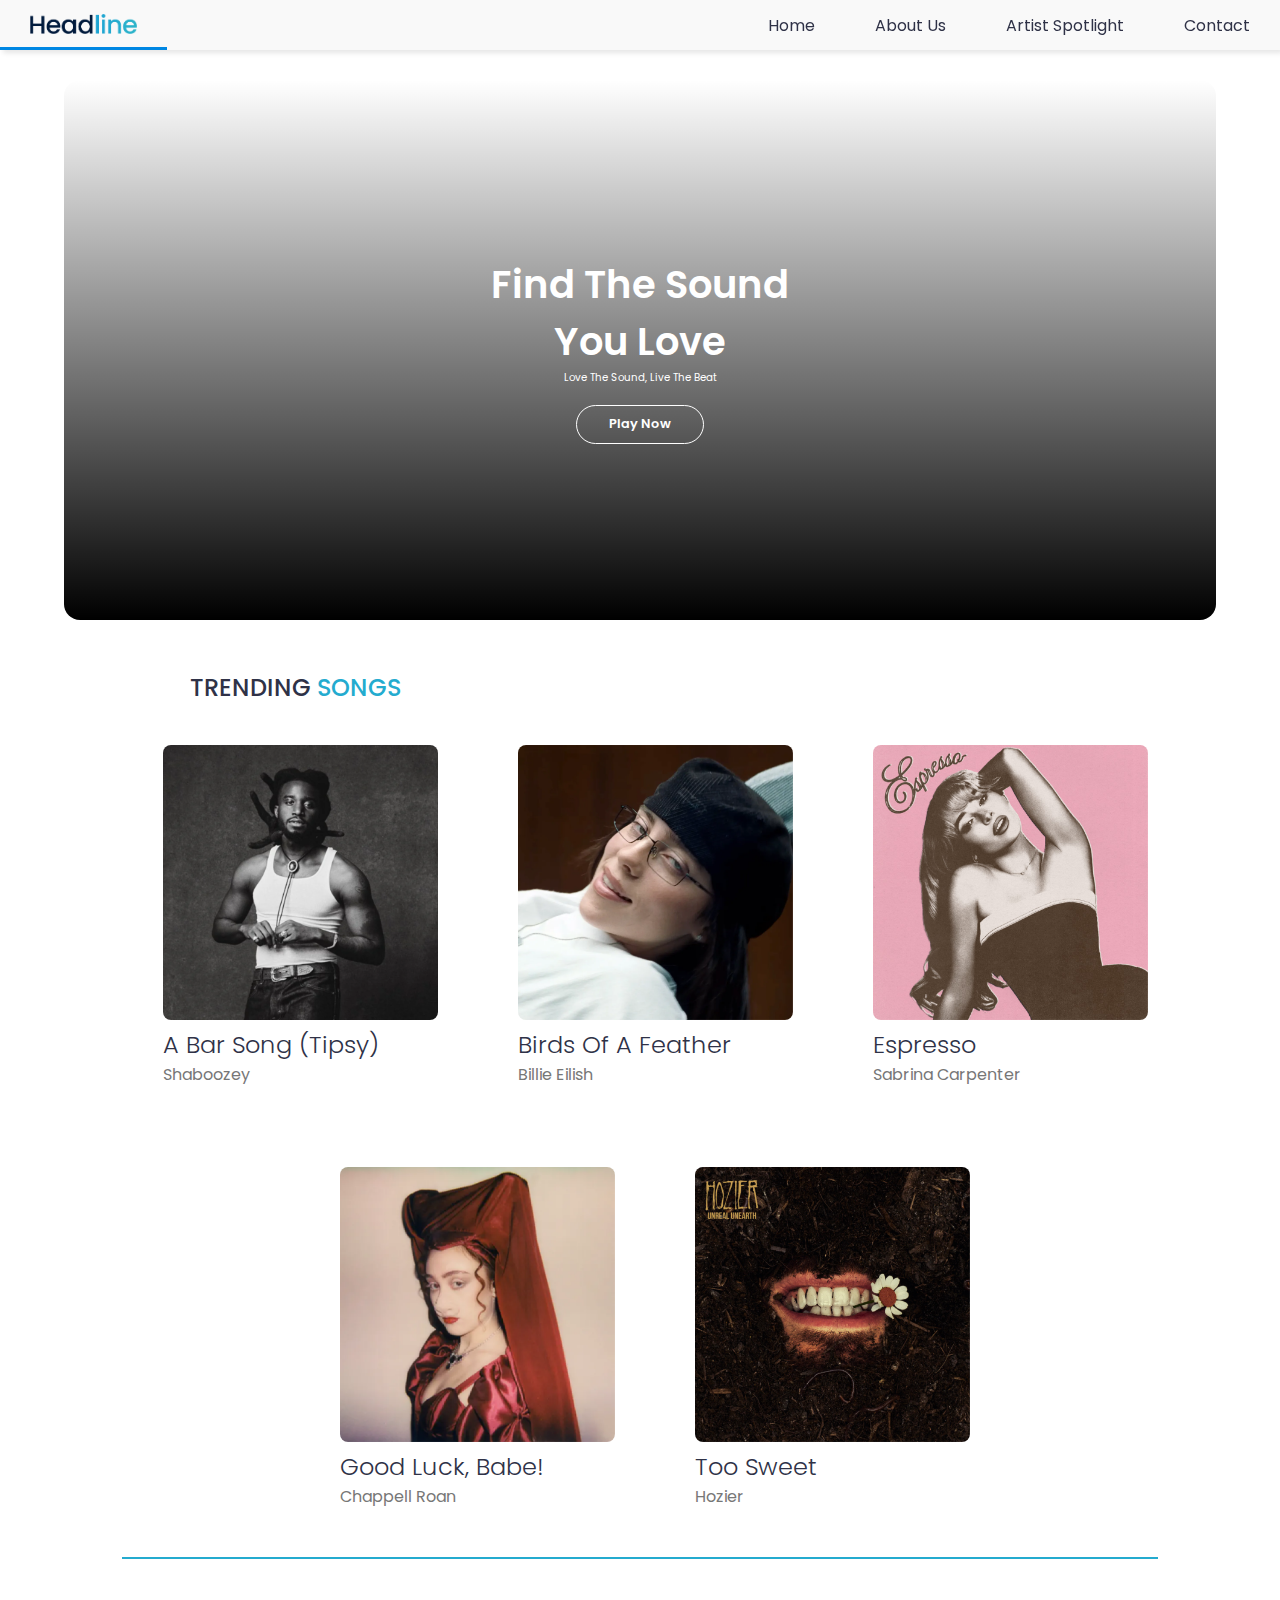
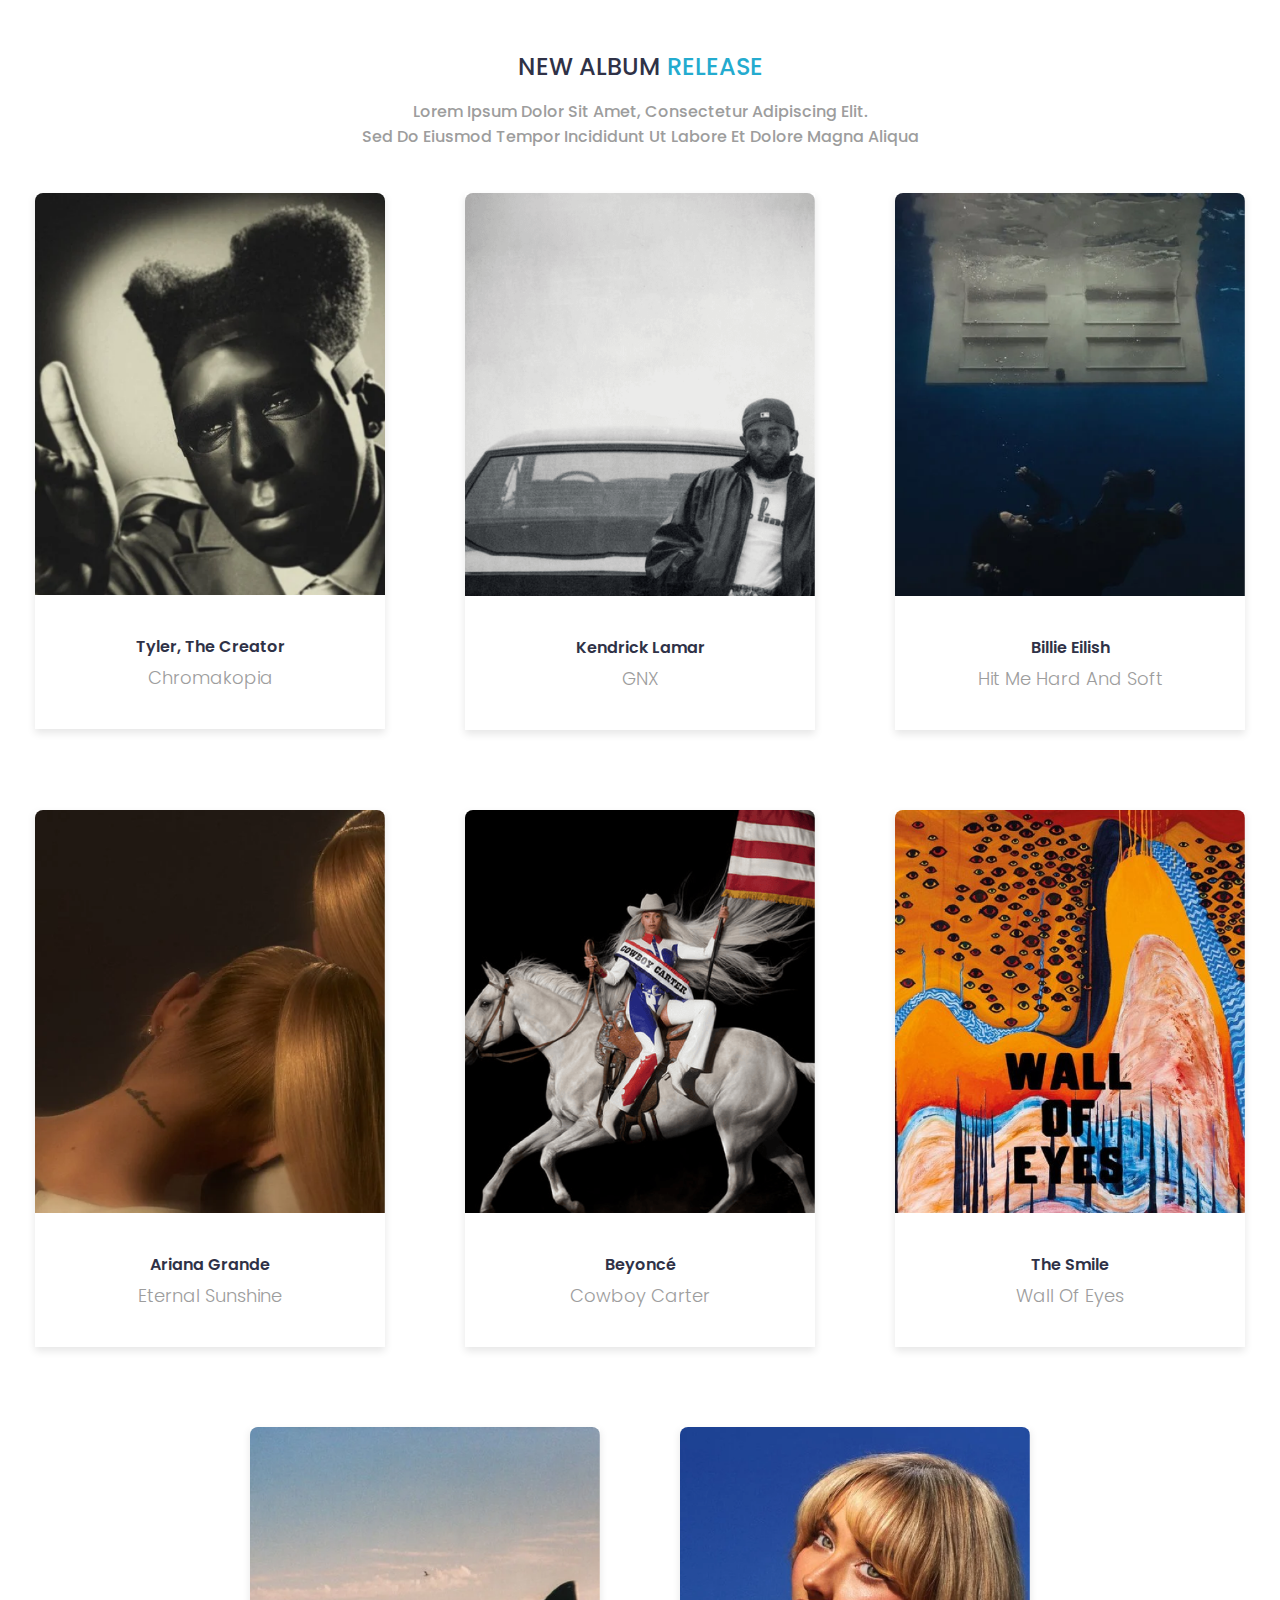
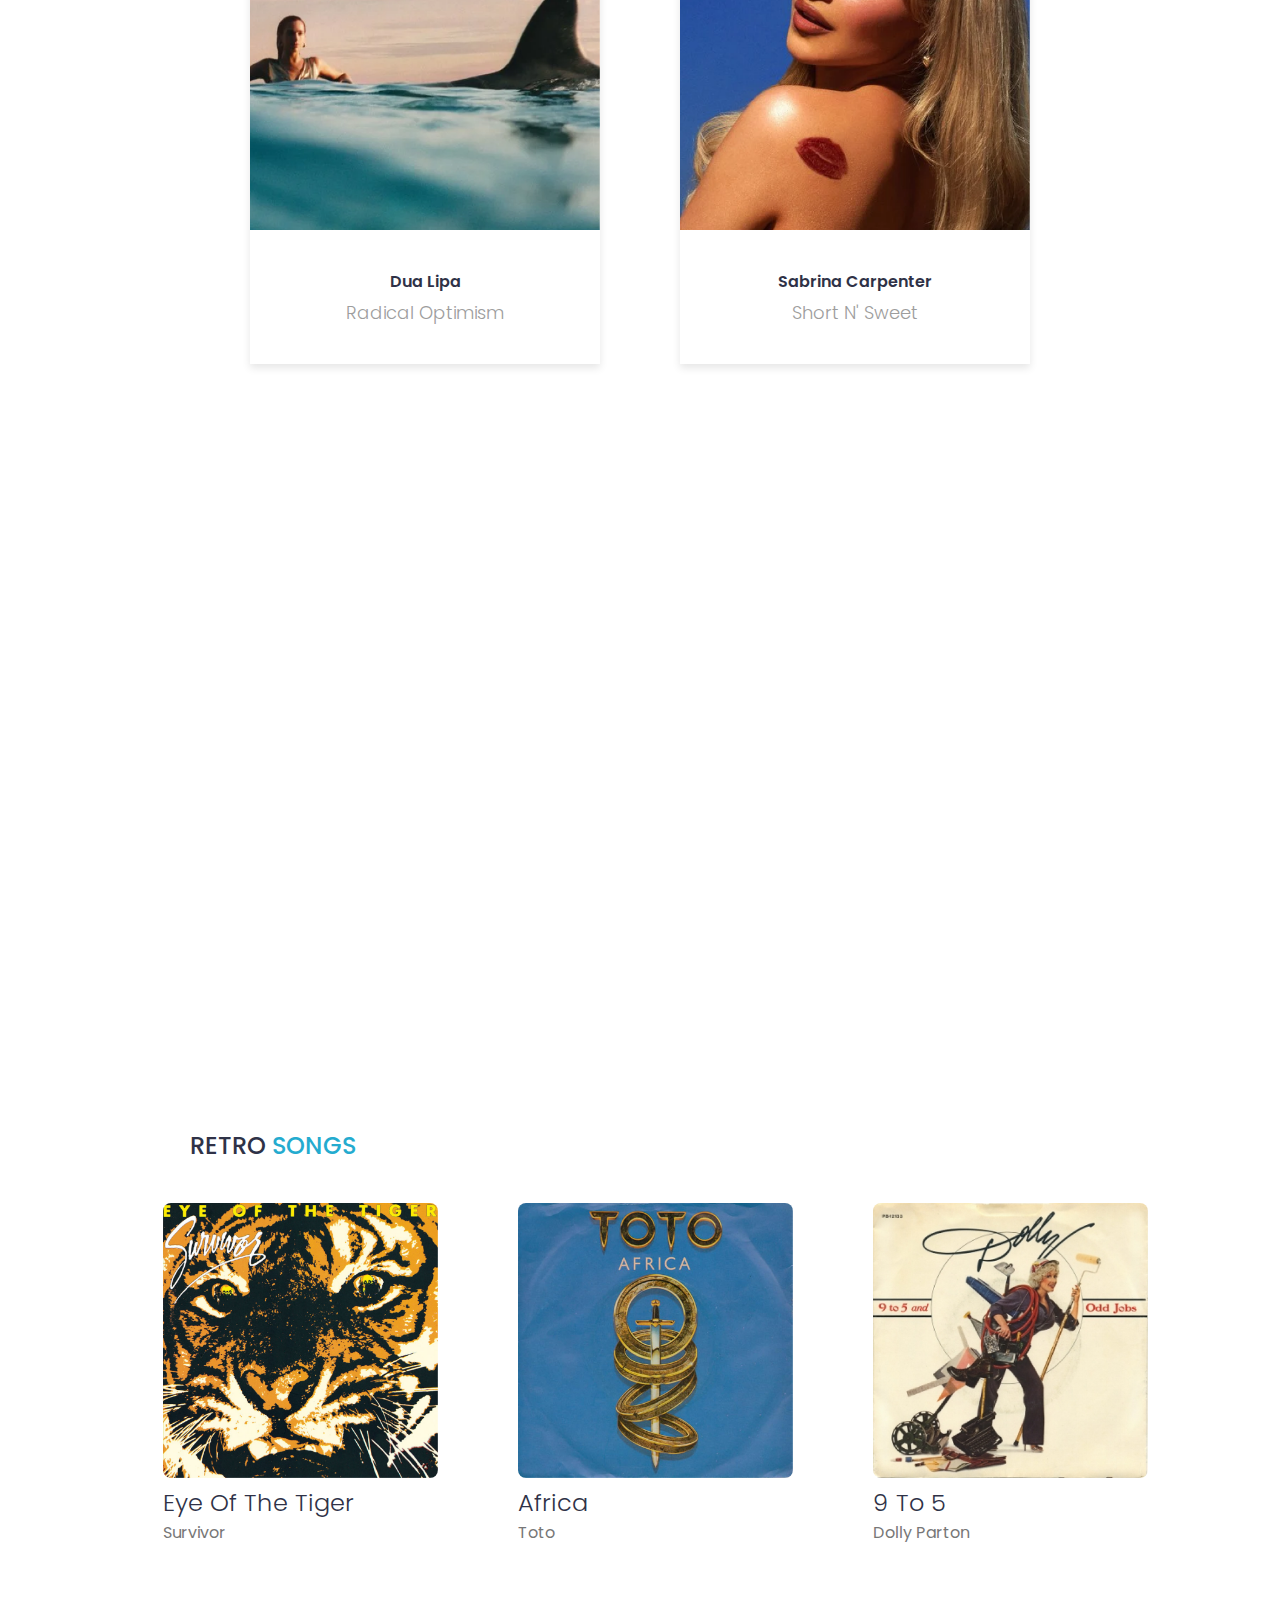
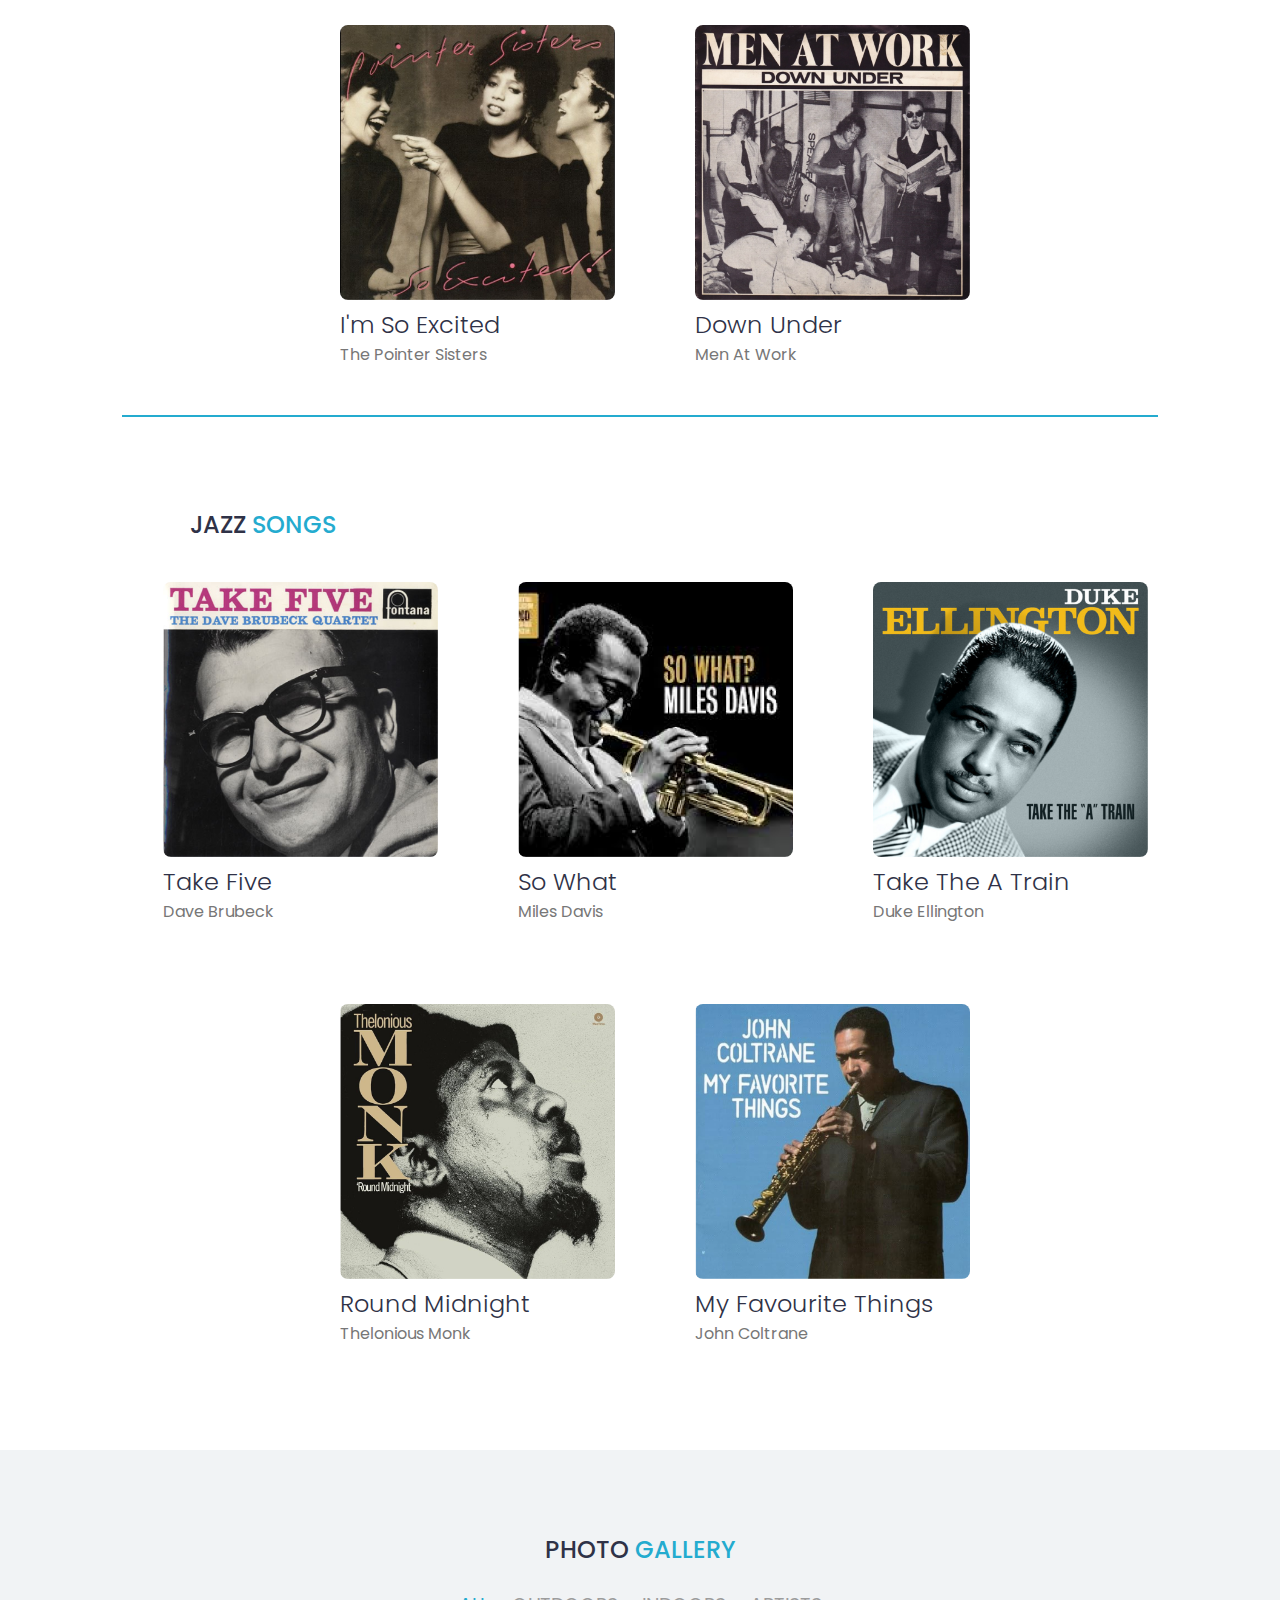
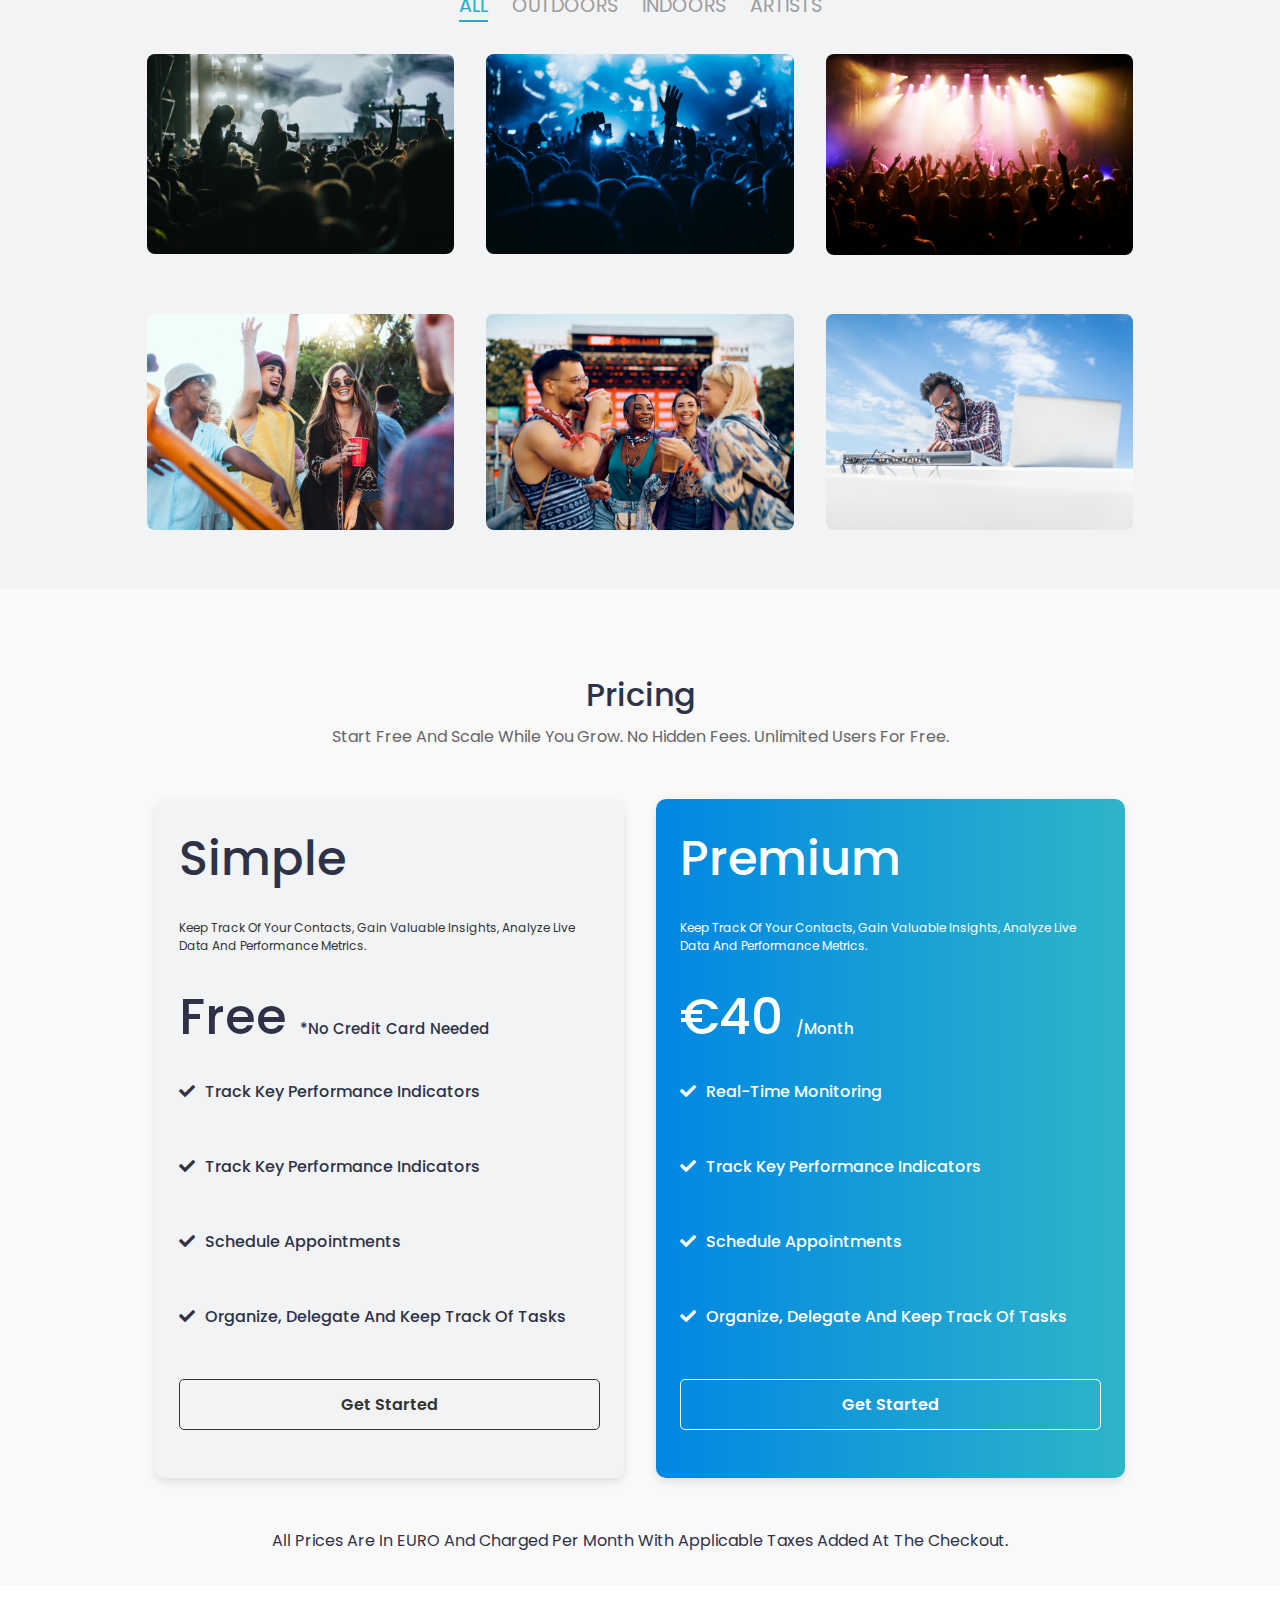
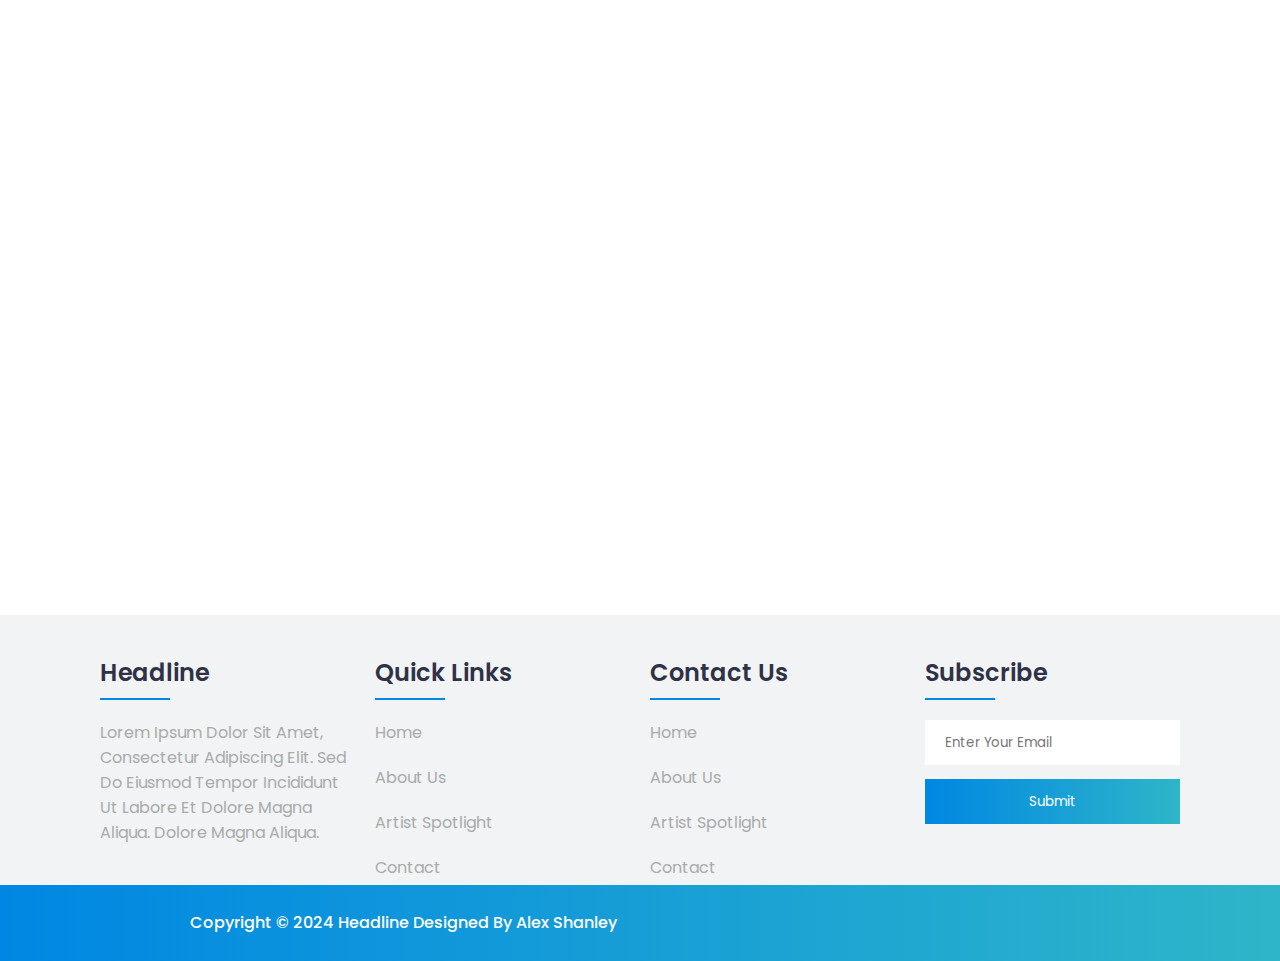
==== index.html @ ca5d2d0e "Gallery item update" ====
<!DOCTYPE html>
<html lang="en">
  <head>
    <meta charset="UTF-8">
    <meta name="viewport" content="width=device-width, initial-scale=1.0">
    <title>Headline</title>

    <!--Css design file link-->

    <link rel="stylesheet" href="style.css">
    <link href="https://cdnjs.cloudflare.com/ajax/libs/font-awesome/5.15.4/css/all.min.css" rel="stylesheet">
    <link rel="stylesheet" href="https://cdnjs.cloudflare.com/ajax/libs/font-awesome/4.7.0/css/font-awesome.min.css">
    <!--Css design file link-->

  </head>
  <body>

<!--Navbar start-->

<nav class="nav">
  <ul>
    <li class="logo">
        <a href="#">
            <img src="Images/Logo .png" class="logo-image">
        </a>
    </li>
    <li class="hideOnMobile"><a href="index.html">Home</a></li>
    <li class="hideOnMobile"><a href="About.html">About Us</a></li>
    <li class="hideOnMobile"><a href="#">Artist Spotlight</a></li>
    <li class="hideOnMobile"><a href="Contact.html">Contact</a></li>
    <li class="menu-button" onclick="showSidebar()">
        <a href="#">
            <svg xmlns="http://www.w3.org/2000/svg" height="24px" viewBox="0 -960 960 960" width="24px" fill="#5f6368">
                <path d="M120-240v-80h720v80H120Zm0-200v-80h720v80H120Zm0-200v-80h720v80H120Z"/>
            </svg>
        </a>
    </li>
</ul>


<ul class="sidebar">
  <li onclick= hideSidebar()><a href="#"><svg xmlns="http://www.w3.org/2000/svg" height="24px" viewBox="0 -960 960 960" width="24px" fill="#5f6368"><path d="m256-200-56-56 224-224-224-224 56-56 224 224 224-224 56 56-224 224 224 224-56 56-224-224-224 224Z"/></svg></a></li>
  <li><a href="index.html">Home</a></li>
  <li><a href="About.html">About Us</a></li>
  <li><a href="#">Artist spoltight</a></li>
  <li><a href="Contact.html">Contact</a></li>
</ul>

</nav>

<!--Navbar End-->

    
<!--Hero Section start-->

<section class="home" id="home">
  <video autoplay muted loop class="video-background">
    <source src="Video/blue-abstract-background-with-colorful-light-trail-2024-02-28-05-38-13-utc.mov" type="video/mp4">
  </video>

  <div class="content">
    <p>Find the Sound</p>
    <p>You Love</p>
    <div class="tag-line">
      <p>Love the Sound, Live The Beat</p>
    </div>
    <a href="#" class="btn">Play Now</a>
  </div>
</section>

<!--Hero Section End-->

<!--Trending Songs Start-->


<h5 class="category">TRENDING <span class="blue">SONGS</span></h5>

<section class="trending">
<!-- A Bar Song (Tipsy) Start -->
<div class="picture">
  <div class="cover">
    <img src="Images/Shaboozey.png" class="image-style">
    <a href="https://www.youtube.com/watch?v=t7bQwwqW-Hc" target="_blank" class="play-link">
      <div class="play-icon">
        <i class="fa fa-play"></i>
      </div>
    </a>
  </div>
  <div>
    <div class="title">A Bar Song (Tipsy)</div>
    <small class="text-muted">Shaboozey</small>
  </div>
</div>
<!-- A Bar Song (Tipsy) End -->

<!-- Birds of a Feather Start -->
<div class="picture">
  <div class="cover">
    <img src="Images/Billie Eilish.png" class="image-style">
    <a href="https://www.youtube.com/watch?v=V9PVRfjEBTI" target="_blank" class="play-link">
      <div class="play-icon">
        <i class="fa fa-play"></i>
      </div>
    </a>
  </div>
  <div>
    <div class="title">Birds of a Feather</div>
    <small class="text-muted">Billie Eilish</small>
  </div>
</div>
<!-- Birds of a Feather End -->

<!-- Espresso Start -->
<div class="picture">
  <div class="cover">
    <img src="Images/Sabrina Carpenter.png" class="image-style">
    <a href="https://www.youtube.com/watch?v=eVli-tstM5E" target="_blank" class="play-link">
      <div class="play-icon">
        <i class="fa fa-play"></i>
      </div>
    </a>
  </div>
  <div>
    <div class="title">Espresso</div>
    <small class="text-muted">Sabrina Carpenter</small>
  </div>
</div>
<!-- Espresso End -->

<!-- Good Luck, Babe! Start -->
<div class="picture">
  <div class="cover">
    <img src="Images/Chappell Roan.png" class="image-style">
    <a href="https://www.youtube.com/watch?v=1RKqOmSkGgM&list=RD1RKqOmSkGgM&start_radio=1" target="_blank" class="play-link">
      <div class="play-icon">
        <i class="fa fa-play"></i>
      </div>
    </a>
  </div>
  <div>
    <div class="title">Good Luck, Babe!</div>
    <small class="text-muted">Chappell Roan</small>
  </div>
</div>
<!-- Good Luck, Babe! End -->

<!-- Too Sweet Start -->
<div class="picture">
  <div class="cover">
    <img src="Images/Hozier.png" class="image-style">
    <a href="https://www.youtube.com/watch?v=NTpbbQUBbuo" target="_blank" class="play-link">
      <div class="play-icon">
        <i class="fa fa-play"></i>
      </div>
    </a>
  </div>
  <div>
    <div class="title">Too Sweet</div>
    <small class="text-muted">Hozier</small>
  </div>
</div>
<!-- Too Sweet End -->




</section>


<div class="section-divider">
  <hr>
</div>

<!--Trending Songs End-->


  <h5 class="header2">NEW ALBUM <span class="blue"> RELEASE</span></h5>
  <p class="sub-head">Lorem ipsum dolor sit amet, consectetur adipiscing elit.<br> Sed do eiusmod tempor incididunt ut labore et dolore magna aliqua</p>

<!--New album start-->

<div class="new">
  <!-- Card 1 -->
  <a href="https://open.spotify.com/album/0U28P0QVB1QRxpqp5IHOlH" target="_blank" >
  <div class="album">
    <div class="album-image">
      <img src="Images/CHROMAKOPIA.png" alt="Album Image">
      <div class="text-overlay">
        <p>Tyler, The Creator</p>
        <h2> Chromakopia</h2>
      </div>
    </div>
  </div>
</a>


  <!-- Card 2 -->
  <a href="https://open.spotify.com/album/0hvT3yIEysuuvkK73vgdcW" target="_blank" >
  <div class="album">
    <div class="album-image">
      <img src="Images/GNX.png" alt="Album Image">
      <div class="text-overlay">
        <p>Kendrick Lamar</p>
        <h2>GNX</h2>
      </div>
    </div>
  </div>
</a>

  <!-- Card 3 -->
  <a href="https://open.spotify.com/album/7aJuG4TFXa2hmE4z1yxc3n" target="_blank" >
  <div class="album">
    <div class="album-image">
      <img src="Images/HIT ME HARD AND SOFT.png" alt="Album Image">
      <div class="text-overlay">
        <p>Billie Eilish</p>
        <h2>Hit Me Hard and Soft</h2>
      </div>
    </div>
  </div>
</a>


  <!-- Card 4 -->
  <a href="https://open.spotify.com/album/71PfP4E9roOXAudea1aPGw" target="_blank" >
  <div class="album">
    <div class="album-image">
      <img src="Images/eternal sunshine.png" alt="Album Image">
      <div class="text-overlay">
        <p>Ariana Grande</p>
        <h2>eternal sunshine</h2>
      </div>
    </div>
  </div>
</a>

  <!-- Card 5 -->
  <a href="https://open.spotify.com/album/6BzxX6zkDsYKFJ04ziU5xQ" target="_blank" >
  <div class="album">
    <div class="album-image">
      <img src="Images/COWBOY CARTER.png" alt="Album Image">
      <div class="text-overlay">
        <p>Beyoncé</p>
        <h2>Cowboy Carter</h2>
      </div>
    </div>
  </div>
</a>

  <!-- Card 6 -->
  <a href="https://open.spotify.com/album/6PdPOv5ybKZ9ZuGMk5iGZd" target="_blank" >
  <div class="album">
    <div class="album-image">
      <img src="Images/Wall of Eyes.png" alt="Album Image">
      <div class="text-overlay">
        <p>The Smile</p>
        <h2>Wall of Eyes</h2>
      </div>
    </div>
  </div>
</a>


  <!-- Card 7 -->
  <a href="https://open.spotify.com/album/1Mo92916G2mmG7ajpmSVrc" target="_blank" >
  <div class="album">
    <div class="album-image">
      <img src="Images/Radical Optimism.png" alt="Album Image">
      <div class="text-overlay">
        <p>Dua Lipa</p>
        <h2>Radical Optimism</h2>
      </div>
    </div>
  </div>
</a>

  <!-- Card 8 -->
   <a href="https://open.spotify.com/album/3iPSVi54hsacKKl1xIR2eH" target="_blank" >
  <div  class="album">
    <div class="album-image" >
      <img src="Images/Short n_ Sweet.png" alt="Album Image" >
      <div class="text-overlay">
        <p>Sabrina Carpenter</p>
        <h2>Short n' Sweet</h2>
      </div>
    </div>
  </div>
</a>


</div>

<!--New album End-->


<!--Taylor swift start -->

<section class="taylor" id="taylor">
  <div class="left-column">
    <div class="content">
      <h3>TAYLOR SWIFT</h3>
      <p>THE ERAS TOUR | Trailer</p>
    </div>
  </div>
  <div class="right-column">
    <img src="Images/cirlce play.png" alt="Album Image" >
    </i>
  </div>
</section>


<!--Retro songs Start-->


<h5 class="category">RETRO <span class="blue">SONGS</span></h5>

<section class="trending">

<!--Eye of the Tiger Start-->

  
  <div class="picture">
    
    <div class="cover">

      <!--Image start-->

<img src="Images/Eye of the Tiger.png"  class="image-style">

<!--Image End-->

<!--Play Icon start-->
<a href="https://www.youtube.com/watch?v=btPJPFnesV4" target="_blank" class="play-link">
  <div class="play-icon">
    <i class="fa fa-play"></i>
  </div>
</a>
</div>
<!--Play Icon end-->
<div>  
  <div class="title">
    Eye of the Tiger
    </div>
    <small class="text-muted">
      Survivor
    </small>
  </div>
</div>
  </div>


  <!--TOTO AFRICA-->

  <div class="picture">
    
    <div class="cover">
      
      <!--Image start-->

<img src="Images/Toto africa.png"  class="image-style">

<!--Image End-->

<!--Play Icon start-->
<a href="https://www.youtube.com/watch?v=FTQbiNvZqaY" target="_blank" class="play-link">
  <div class="play-icon">
    <i class="fa fa-play"></i>
  </div>
</a>
</div>
<!--Play Icon end-->
<div>  
  <div class="title">
    Africa
    </div>
    <small class="text-muted">
      Toto
    </small>
  </div>
</div>
  </div>

<!--Birds of a Feather  end-->




 <!--9 to 5-->

 <div class="picture">
    
  <div class="cover">
    
    <!--Image start-->

<img src="Images/9 to 5.png"  class="image-style">

<!--Image End-->

<!--Play Icon start-->
<a href="https://www.youtube.com/watch?v=UbxUSsFXYo4" target="_blank" class="play-link">
<div class="play-icon">
  <i class="fa fa-play"></i>
</div>
</a>
</div>
<!--Play Icon end-->
<div>  
<div class="title">
  9 to 5
  </div>
  <small class="text-muted">
    Dolly Parton
  </small>
</div>
</div>
</div>

<!--Espresso  end-->




 <!--I'm So Excited Start-->

 <div class="picture">
    
  <div class="cover">
    
    <!--Image start-->

<img src="Images/I_m So Excited.png"  class="image-style">

<!--Image End-->

<!--Play Icon start-->
<a href="https://www.youtube.com/watch?v=8iwBM_YB1sE" target="_blank" class="play-link">
<div class="play-icon">
  <i class="fa fa-play"></i>
</div>
</a>
</div>
<!--Play Icon end-->
<div>  
<div class="title">
  I'm So Excited
  </div>
  <small class="text-muted">
    The Pointer Sisters
  </small>
</div>
</div>
</div>

<!--I'm So Excited end-->



<!--Down Under Start-->

<div class="picture">
    
  <div class="cover">
    
    <!--Image start-->

<img src="Images/Down Under.png" class="image-style">

<!--Image End-->

<!--Play Icon start-->
<a href="https://www.youtube.com/watch?v=XfR9iY5y94s" target="_blank" class="play-link">
<div class="play-icon">
  <i class="fa fa-play"></i>
</div>
</a>
</div>
<!--Play Icon end-->
<div>  
<div class="title">
  Down Under
  </div>
  <small class="text-muted">
    Men at Work
  </small>
</div>
</div>
</div>

<!--DOWN UNDER end-->



</section>


<div class="section-divider">
  <hr>
</div>



<!--JAZZ SONGS Start-->


<h5 class="category">JAZZ <span class="blue">SONGS</span></h5>

<section class="trending">

<!--Take Five  Start-->

  
  <div class="picture">
    
    <div class="cover">

      <!--Image start-->

<img src="Images/Take Five.png" class="image-style">

<!--Image End-->

<!--Play Icon start-->
<a href="https://www.youtube.com/watch?v=vmDDOFXSgAs" target="_blank" class="play-link">
  <div class="play-icon">
    <i class="fa fa-play"></i>
  </div>
</a>
</div>
<!--Play Icon end-->
<div>  
  <div class="title">
    Take Five 
    </div>
    <small class="text-muted">
      Dave Brubeck
    </small>
  </div>
</div>
  </div>


  <!--So What-->

  <div class="picture">
    
    <div class="cover">
      
      <!--Image start-->

<img src="Images/So What.png"  class="image-style">

<!--Image End-->

<!--Play Icon start-->
<a href="https://www.youtube.com/watch?v=zqNTltOGh5c" target="_blank" class="play-link">
  <div class="play-icon">
    <i class="fa fa-play"></i>
  </div>
</a>
</div>
<!--Play Icon end-->
<div>  
  <div class="title">
    So What
    </div>
    <small class="text-muted">
      Miles Davis
    </small>
  </div>
</div>
  </div>

<!--so what end-->




 <!--Take The A Train Start-->

 <div class="picture">
    
  <div class="cover">
    
    <!--Image start-->

<img src="Images/Take The A Train.png"  class="image-style">

<!--Image End-->

<!--Play Icon start-->
<a href="https://www.youtube.com/watch?v=D6mFGy4g_n8" target="_blank" class="play-link">
<div class="play-icon">
  <i class="fa fa-play"></i>
</div>
</a>
</div>
<!--Play Icon end-->
<div>  
<div class="title">
  Take The A Train
  </div>
  <small class="text-muted">
    Duke Ellington
  </small>
</div>
</div>
</div>

<!--Take The A Train  end-->




 <!--Round Midnight Start-->

 <div class="picture">
    
  <div class="cover">
    
    <!--Image start-->

<img src="Images/Round Midnight.png"  class="image-style">

<!--Image End-->

<!--Play Icon start-->
<a href="https://www.youtube.com/watch?v=-yg7aZpIXRI" target="_blank" class="play-link">
<div class="play-icon">
  <i class="fa fa-play"></i>
</div>
</a>
</div>
<!--Play Icon end-->
<div>  
<div class="title">
  Round Midnight
  </div>
  <small class="text-muted">
    Thelonious Monk
  </small>
</div>
</div>
</div>

<!--Round Midnight! end-->



<!--My Favourite Things Start-->

<div class="picture">
    
  <div class="cover">
    
    <!--Image start-->

<img src="Images/My Favourite Things.png"  class="image-style">

<!--Image End-->

<!--Play Icon start-->
<a href="https://www.youtube.com/watch?v=qWG2dsXV5HI" target="_blank" class="play-link">
<div class="play-icon">
  <i class="fa fa-play"></i>
</div>
</a>
</div>
<!--Play Icon end-->
<div>  
<div class="title">
  My Favourite Things
  </div>
  <small class="text-muted">
    John Coltrane
  </small>
</div>
</div>
</div>

<!--My Favourite Things end-->



</section>




<!--Jazz Songs End-->

<!-- Gallery Section Start -->
<section class="gallery">
  <div class="container">
    <!-- Gallery Filter -->
    <h5 class="gallery-header">PHOTO <span class="blue">GALLERY</span></h5>
    <div class="gallery-filter">
      <span class="filter-item active" data-filter="All">All</span>
      <span class="filter-item" data-filter="Outdoors">Outdoors</span>
      <span class="filter-item" data-filter="Indoors">Indoors</span>
      <span class="filter-item" data-filter="Artists">Artists</span>
    </div>

    <!-- Gallery Items -->
    <div class="row">
      <!-- Gallery Item Start -->
      <div class="gallery-item Outdoors">
        <div class="gallery-item-inner">
          <img src="Images/Image 1.png" alt="Outdoors">
        </div>
      </div>
      <!-- Gallery Item End -->

      <!-- Gallery Item Start -->
      <div class="gallery-item Indoors">
        <div class="gallery-item-inner">
          <img src="Images/image 2.png" alt="Indoors">
        </div>
      </div>
      <!-- Gallery Item End -->

      <!-- Gallery Item Start -->
      <div class="gallery-item Indoors">
        <div class="gallery-item-inner">
          <img src="Images/Image 3.png" alt="Indoors">
        </div>
      </div>
      <!-- Gallery Item End -->

      <!-- Gallery Item Start -->
      <div class="gallery-item Artists">
        <div class="gallery-item-inner">
          <img src="Images/Image 4.png" alt="Artists">
        </div>
      </div>
      <!-- Gallery Item End -->

      <!-- Gallery Item Start -->
      <div class="gallery-item Outdoors">
        <div class="gallery-item-inner">
          <img src="Images/Image 5.png" alt="Outdoors">
        </div>
      </div>
      <!-- Gallery Item End -->

      <!-- Gallery Item Start -->
      <div class="gallery-item Artists">
        <div class="gallery-item-inner">
          <img src="Images/Image 6.png" alt="Artists">
        </div>
      </div>
      <!-- Gallery Item End -->
    </div>
  </div>
</section>




<!-- Pricing Section -->
<section class="pricing">
  <div class="pricing-container">
    <h3 class="Pricing header">Pricing</h3>
    <p class="pricing-subheading">
      Start free and scale while you grow. No hidden fees. Unlimited users for free.
    </p>
    <div class="pricing-grid">
      <!-- Pricing Card 1 -->
      <div class="card bg-light">
        <div class="pricing-card-header">
          <h4 class="Simple header">Simple</h4>
          <p class="Simple sub head">
            Keep track of your contacts, gain valuable insights, analyze live data and performance metrics.
          </p>
          <p class="Cost"> Free <span class="grey"> *No credit card needed </span> 
          </p>
        </div>
        <div class="Simple text">
          <ul style="list-style: none; padding: 0; margin: 0;">
            <li><i class="fas fa-check"></i>Track key performance indicators</li>
            <li><i class="fas fa-check"></i>Track key performance indicators</li>
            <li><i class="fas fa-check"></i>Schedule appointments</li>
            <li><i class="fas fa-check"></i>Organize, delegate and keep track of tasks</li>
          </ul>
          <a href="#" class="btn-block light">Get started</a>
        </div>
      </div>
      <!-- Pricing Card 2 -->
      <div class="card bg-blue">
        <div class="pricing-card-header">
          <h4 class="Premium header">Premium</h4>
          <p class="Simple sub head">
            Keep track of your contacts, gain valuable insights, analyze live data and performance metrics.
          </p>
          <p class="Premium Cost"> €40 <span class="White">/month</span> 
          </p>
        </div>
        <div class="Blue text">
          <ul style="list-style: none; padding: 0; margin: 0;">
            <li><i class="fas fa-check"></i>Real-time Monitoring</li>
            <li><i class="fas fa-check"></i>Track key performance indicators</li>
            <li><i class="fas fa-check"></i>Schedule appointments</li>
            <li><i class="fas fa-check"></i>Organize, delegate and keep track of tasks</li>
          </ul>
          <a href="#" class="btn-block white">Get started</a>
        </div>
      </div>
    </div>
    <p class="disclaimer">
      All prices are in EURO and charged per month with applicable taxes added at the checkout.
    </p>
  </div>
</section>




<!--Questions Start-->



<section class="questions" id="questions">
  <video autoplay muted loop class="questions-background">
    <source src="Video/data-science-background-blue-abstract-digital-futu-2024-12-04-05-36-47-utc (1).mov" type="video/mp4">
  </video>

  <div class="content">
    <p>Questions?</p>
    <div class="tag-line">
      <p>Lorem ipsum dolor sit amet, consectetur adipiscing elit. Sed do <br> tempor incididunt ut labore et dolore magna aliqua</p>
    </div>
    <a href="Contact.html" class="btn">Contact Us</a>
  </div>
</section>

<!--Questions End-->

<!--Footer start-->

<footer class="footer">
  <div class="footer-container">
      <div class="footer-row">
          <div class="footer-colum">
              <h4>headline</h4>

              <p>

                  
Lorem ipsum dolor sit amet, consectetur adipiscing elit. Sed do eiusmod tempor incididunt ut labore et dolore magna aliqua. dolore magna aliqua.


              </p>
          </div>

<!--second footer colum-->
<div class="footer-colum">
<h4>Quick Links</h4>

<ul>

  <li><a href="">Home</a></li>
  <li><a href="">About Us</a></li>
  <li><a href="">Artist Spotlight</a></li>
  <li><a href="">Contact</a></li>



</ul>
</div>

<!--third footer colum-->

<div class="footer-colum">
<h4>Contact us</h4>

<ul>

  <li><a href="">Home</a></li>
  <li><a href="">About Us</a></li>
  <li><a href="">Artist Spotlight</a></li>
  <li><a href="">Contact</a></li>



</ul>
</div>


<!--fourth footer colum-->

<div class="footer-colum">
<h4>Subscribe</h4>

<form action="">
  <input type="email" placeholder="Enter your email" class="input-email">
  <input type="Submit" value="Submit" class="input-submit">
</form>

</div>


      </div>

  </div>


</footer>



<!--Footer End-->








<div class="Copyright">
  <div class="gradient-bar"></div>
  <div class="copyright-text">Copyright © 2024 Headline Designed by Alex Shanley️</div>
</div>

  </div>
</div>
<script src="script.js"></script>





  </body>
</html>
---- style.css ----
@import url('https://fonts.googleapis.com/css2?family=Poppins:wght@300;400;600;700&display=swap');

*{
  font-family: "Poppins", sans-serif;
  margin: 0; padding: 0;
  box-sizing: border-box;
  text-decoration: none;
  text-transform: capitalize;
  transition: all .2s linear;
}



/*Nav Start*/



.nav {
  position: fixed; 
  top: 0;          
  left: 0;       
  width: 100%;    
  background-color: #F9F9F9;
  box-shadow: 3px 3px 5px rgba(0, 0, 0, 0.1);
  z-index: 10;    
  transition: background-color 0.4s ease-in-out, opacity 0.4s ease-in-out, color 0.4s ease-in-out;
  color: #0087E3; 
}


.nav.scrolled {
  background: linear-gradient(90deg, #0087E3 0%, #2EB5C9 100%);
  opacity: 0.98;
  color: white;
}


.logo-image{
  height: 20px; 
  width: auto;
}



.nav ul {
  list-style: none;
  display: flex;
  justify-content: flex-end;
  align-items: center;
  margin: 0;
  padding: 0;
}

.nav li {
  height: 50px;
}

.nav a {
  height: 100%;
  padding: 0 30px;
  text-decoration: none;
  display: flex;
  align-items: center;
  color: #2F3247;
  transition: color 0.4s ease-in-out;
  
}



.nav a:hover {
  
  border-bottom: 3px solid #0087E3;
  color: #0087E3;
  
}

.nav li:first-child {
  margin-right: auto;
}

.sidebar {
  position: fixed;
  top: 0;
  right: 0;
  height: 100vh;
  width: 250px;
  z-index: 999;
  background-color: #f9f9f9c8;
  backdrop-filter: blur(10px);
  box-shadow: -10px 0 10px rgba(0, 0, 0, 0.1);
  flex-direction: column;
 
}

nav .sidebar {
  align-items: flex-start;
  justify-content: flex-start;
  display: none; 
}

.sidebar li {
  width: 100%;
}

.sidebar a {
  width: 100%;
  padding: 10px 15px;
  text-decoration: none;
  color: #2F3247;
}

.sidebar a:hover {
  background-color: #0087E3;
  color: #ffffff;
}

.menu-button{
  display: none;
}


@media (max-width: 800px) {
  .hideOnMobile{
    display: none;
  }
  .menu-button { 
    display: block;
  }
}

@media (max-width: 400px) {
  .sidebar{
    width: 100%;
  }
}


/*Nav End*/

/* hero start */
.home {
  position: relative;
  margin: 0 auto;
  margin-top: 5rem;
  width: 90%;
  border-radius: 1rem;
  display: flex;
  min-height: 60vh;
  align-items: center;
  justify-content: center;
  overflow: hidden;
  background: linear-gradient(to top, rgba(0, 0, 0, 1) 0%, rgba(0, 0, 0, 0) 100%);
}

.video-background {
  position: absolute;
  top: 0;
  left: 0;
  width: 100%;
  height: 100%;
  object-fit: cover;
  z-index: -1;
  border-radius: 1rem;
}

.content {
  position: relative;
  z-index: 1;
  color: white;
  text-align: center;
}

.content {
  font-size: 40px;
  font-weight: 600;
  padding-bottom: 0;
}

.tag-line {
  font-size: 10px;
  font-weight: lighter;
}

.btn {
  margin-top: 1rem;
  display: inline-block;
  padding: .6rem 2rem;
  font-size: 15px;
  color: rgb(255, 255, 255);
  border: .1rem solid white;
  border-radius: 5rem;
  cursor: pointer;
  background: none;
}

@media (max-width: 2060px) {
  .content {
    font-size: 3vw;
  }

  .tag-line {
    font-size: .8vw;
    font-weight: lighter;
  }

  .btn {
    font-size: 1vw;
  }
}

@media (max-width: 1024px) {
  .content {
    font-size: 6vw;
  }

  .tag-line {
    font-size: 2vw;
    font-weight: lighter;
  }

  .btn {
    font-size: 2vw;
  }
}

@media (max-width: 600px) {
  .content {
    font-size: 8vw;
  }

  .tag-line {
    font-size: 2vw;
    font-weight: lighter;
  }

  .btn {
    font-size: 3vw;
  }
}

@media (max-width: 430px) {
  .content {
    font-size: 9vw;
  }

  .tag-line {
    font-size: 3vw;
    font-weight: lighter;
  }

  .btn {
    font-size: 4vw;
  }
}

/* hero End */

/* trending start */



.title {
    font-size: 24px;
    color: #2F3247;
    font-weight: 300;
}

.text-muted {
    font-size: 16px;
    color: #777;
}

.picture {
    max-width: 80%;
    margin: 8px;
}

.category {
    font-size: x-large;
    font-weight: 500;
    color: #2F3247;
    padding-bottom: 24px;
    padding: 50px 70px 0px 190px; 
}

.header2 {
    font-size: x-large;
    font-weight: 500;
    color: #2F3247;
    padding-top: 50px;
    padding-bottom: 15px;
    text-align: center;
}

.sub-head {
    font-size: medium;
    font-weight: 500;
    color: #9D9D9D;
    padding-bottom: 24px;
    text-align: center;
}

.blue {
    color: #24ABCF;
}

.play-link {
    text-decoration: none;
}

.play-icon i {
    font-size: 24px;
    color: #24ABCF;
    position: absolute;
    background-color: #2f324761;
    left: 0px;
    top: 0px;
    width: 275px;
    height: 275px;
    border-radius: 8px;
    display: flex;
    justify-content: center;
    align-items: center;
    opacity: 0;
    transition: all .6s ease;
}

.play-icon i:hover {
    opacity: 1;
}

.cover {
    position: relative;
}

.trending {
    display: flex;
    flex-wrap: wrap;
    justify-content: center;
    gap: 4rem; 
    margin-top: 2rem;
    padding-left: 30px; 
}

 .image-style {
    width: 275px;
    height: 275px;
    border-radius: 8px;
  }


.section-divider hr {
    border: none;
    height: 2px;
    background-color: #24ABCF;
    margin: 40px auto; 
    width: 81%;
}


@media (max-width: 1024px) {
  .category {
    padding: 50px 40px 0px 95px; 
  }

  .trending {
    gap: 1.9rem; 
    padding-left: 20px;
  }

  .section-divider hr {
    width: 75%; 
  }
}

@media (max-width: 768px) {
  .category {
    padding: 50px 0px 0 140px;
  }

  .trending {
    gap: 1.9rem; 
    padding-left: 0px; 
  }

  .section-divider hr {
    width: 90%; 
  }
}

@media (max-width: 480px) {
  .category {
    font-size: x-large;
    padding: 40px 15px 0 50px;
  }

  .image-style{
    width: 330px;
    height: 330px;
  }

  .play-icon i{
    width: 330px;
    height: 330px;
  }
 
  .trending {
    gap: 1.8rem; 
    
  }

  .section-divider hr {
    width: 80%; 
  }

  .sub-head  {
    font-size: 12px;
    padding: 0px 30px 0px 30px;

  }

  .header2 {
    padding-top: 0px;
  }

  .gallery-filter{
    font-size: 12px;
  }
}


/* new release start */
.new {
  display: flex;
  flex-wrap: wrap;
  gap: 80px;
  justify-content: center;
  padding: 20px;
}

.album {
  flex: 1 1 calc(25% - 20px);
  max-width: 350px;
  box-sizing: border-box;
  box-shadow: 0 4px 8px rgba(0, 0, 0, 0.1);
}

.album-image {
  position: relative;
  width: 100%;
}

.album:hover {
  box-shadow: 0 8px 16px rgba(0, 0, 0, 0.2);
}

.album-image:hover {
  transform: scale(1.05);
}

.album-image img {
  width: 100%;
  height: auto;
  border-radius: 8px;
}

.text-overlay {
  position: absolute;
  bottom: 0;
  left: 0;
  width: 100%;
  height: 25%;
  border-radius: 0px 0px 8px 8px;
  background-color: rgb(255, 255, 255);
  display: flex;
  flex-direction: column;
  justify-content: center;
  align-items: center;
  text-align: center;
}

.text-overlay p {
  color: #2F3247;
  font-weight: 600;
  padding-bottom: 5px;
}

.text-overlay h2 {
  margin: 0;
  color: #9D9D9D;
  font-weight: 300;
  font-size: large;
}

@media (max-width: 768px) {
  .album {
    flex: 1 1 calc(50% - 20px);
  }

  .trending {
    flex: 1 1 calc(50% - 20px);
  }
}

@media (max-width: 480px) {
  .album {
    flex: 1 1 100%;
  }
}

/* new release end */

/* taylor start */
.taylor {
  display: flex;
  align-items: center;
  justify-content: center;
  min-height: 70vh;
  background: url("Images/Taylor swift background.png") no-repeat;
  background-size: cover;
  background-position: center;
  background-attachment: fixed;
  margin-top: 4rem;
  padding: 2rem;
}

.left-column, .right-column {
  flex: 1;
  display: flex;
  justify-content: center;
  align-items: center;
}

.taylor .content {
  max-width: 50rem;
  padding-left: 7rem;
  text-align: left;
}

.taylor .content h3 {
  font-size: 5rem;
}

.taylor .content p {
  font-weight: 400;
  font-size: 2.5rem;
}

.right-column {
  text-align: center;
  color: #24ABCF;
}

.right-column img {
  width: 100px;
}




@media (max-width: 768px) {
  .taylor {
    flex-direction: column; 
    text-align: center;
  }

  .left-column, .right-column {
    flex: none; 
    width: 100%; 
    margin-bottom: 2rem; 
  }

  .taylor .content {
    padding-left: 2rem; 
  }

  .taylor .content h3 {
    font-size: 3.5rem; 
  }

  .taylor .content p {
    font-size: 1.8rem; 
  }

  .right-column img {
    width: 120px; 
  }
}


@media (max-width: 480px) {
  .taylor .content h3 {
    font-size: 2.5rem; 
  }

  .taylor .content p {
    font-size: 1.5rem; 
  }

  .right-column img {
    width: 100px; 
  }

  .taylor {
    padding: 1rem;
  }
}



.container {
  max-width: 80%;
  margin: auto;
}

.gallery-header{
  padding-top: 50px;
  text-align: center;
  font-size: x-large;
  font-weight: 500;
  color: #2F3247;
  padding-bottom: 24px;
}

.gallery {
  margin-top: 6rem;
  width: 100%;
  display: block;
  min-height: 70vh;
  background-color: #F1F3F5;
  padding: 2rem 0;
}

.gallery-filter {
  text-align: center;
  margin-bottom: 2rem;
}

.gallery-filter .filter-item {
  color: #9D9D9D;
  font-size: larger;
  text-transform: uppercase;
  display: inline-block;
  margin: 0 10px;
  cursor: pointer;
  border-bottom: 2px solid transparent;
  transition: all 0.3s ease;
}

.gallery-filter .filter-item.active {
  color: #24ABCF;
  border-color: #24ABCF;
}

.row {
  display: flex;
  flex-wrap: wrap;
  gap: 20px;
  justify-content: center;
  gap: 2rem; 
}

.gallery-item {
  width: 30%;
  position: relative;
  margin-bottom: 20px;
}

.gallery-item img {
  width: 100%;
  border-radius: 8px;
  transition: transform 0.3s ease, box-shadow 0.3s ease;
}

.gallery-item img:hover {
  transform: scale(1.05); 
  box-shadow: 0 8px 16px rgba(0, 0, 0, 0.2);
}

@media (max-width: 1024px) {
  .gallery-item {
    width: 45%; 
  }
}

@media (max-width: 768px) {
  .gallery-item {
    width: 100%; 
  }
}

@media (max-width: 480px) {
  .gallery-item {
    width: 100%; 
  }
}
/* gallery End */


.Copyright {
  width: 100%;
  height: 100%;
  position: relative;
}


.gradient-bar {
  width: 100%;
  height: 76px;
  position: absolute;
  top: 0;
  left: 0;
  background: linear-gradient(90deg, #0087E3 0%, #2EB5C9 100%);
}


.copyright-text {
  position: absolute;
  left: 190px;
  top: 30px;
  color: white;
  font-size: 16px;
  font-family: Poppins, sans-serif;
  font-weight: 500;
  line-height: 16.64px;
  word-wrap: break-word;
}

@media (max-width: 768px) {
  .copyright-text {
    left: 20px; 
    top: 10px; 
    font-size: 14px; 
  }

  .gradient-bar {
    height: 60px; 
  }
}

@media (max-width: 480px) {
  .copyright-text {
    left: 10px; 
    top: 5px; 
    font-size: 12px; 
  }

  .gradient-bar {
    height: 50px; 
  }
}

/* Pricing*/
.pricing-grid {
  display: grid;
  grid-template-columns: repeat(2, 1fr);
  gap: 30px;
  margin-top: 50px;
}

.pricing .pricing-card-subheading {
  margin-bottom: 30px;
}

.pricing-card-pricing-price {
  margin-bottom: 30px;
  padding: 20px 0;
  border-bottom: 1px solid #ccc;
}

.pricing ul{
  margin: 30px 0;
}

.pricing ul li{
  margin-bottom: 50px;
  margin-bottom: 50px;
}

.pricing ul li i {
  margin-right: 10px;
}

.pricing .pricing-footer {
margin: 30px 0;
}

.pricing-container {
  max-width: 800px;
  margin: 0 auto;
  padding: 0 15px;
}

.card {
  background: white;
  color: black;
  border-radius: 10px;
  padding: 20px;
  font-size: 12px;
}

/*text classes*/


/*background*/

.Pricing.header{
  padding-top: 50px;
  text-align: center;
  font-size: xx-large;
  font-weight: 500;
  color: #2F3247;
  padding-bottom: 5px;
}

.disclaimer {
  padding-top: 50px;
  text-align: center;
  color: #2F3247;
}

.pricing-subheading{
  
  text-align: center;
  color: #2F3247;
}


.Premium.header {
  font-size: 3rem;
  font-weight: 500;
  color: #ffffff;
  padding-bottom: 24px;
}


.Simple.header{
  font-size: 3rem;
  font-weight: 500;
  color: #2F3247;
  padding-bottom: 24px;
}


.Price.header{
  font-size: 3rem;
  font-weight: 500;
  color: #2F3247;
  padding-bottom: 24px;
}

.Cost.header {
  font-size: 3rem;
  font-weight: 500;
  color: #ffffff;
  padding-bottom: 24px;
}


.Simple .sub .head {
  font-size: medium;
  font-weight: 500;
  color: #2F3247;
  padding-bottom: 24px;
}

.Cost {
  font-size: 50px;
  font-weight: 500;
  color: #2F3247;
  padding-top: 24px;
}

.Premium.Cost {
  color: #ffffff;
}

.White {
  font-size: 15px;
  font-weight: 500;
  color: #ffffff;
}
.money {
  font-size: 50px;
  font-weight: 500;
  color: #ffffff;
  padding-bottom: 0px;
}

.Blue.text{
  font-size: medium;
  font-weight: 500;
  color: #ffffff;
  padding-bottom: 24px;

}

.bluebg {
  color: linear-gradient(90deg, #0087E3 0%, #2EB5C9 100%);

}



.grey {
  font-size: 15px;
  font-weight: 500;
  color: #2F3247;
}


.Simple.text {
  font-size: medium;
  font-weight: 500;
  color: #2F3247;
  padding-bottom: 24px;
}


.Cost.list {
  font-size: 16px;
  font-weight: 500;
  color: #ffffff;
  padding-bottom: 24px;
}

.pricing {
  padding: 2rem 1rem;
  background: #f9f9f9;
}

.pricing-container {
  max-width: 1000px;
  margin: 0 auto;
}

.pricing-heading {
  margin-bottom: 1rem;
}

.pricing-subheading {
  margin-bottom: 2rem;
  color: #666;
}

.pricing-grid {
  display: grid;
  grid-template-columns: repeat(2, 1fr);
  gap: 2rem;
}



.card {
  border-radius: 10px;
  padding: 1.5rem;
  box-shadow: 0 4px 8px rgba(0, 0, 0, 0.1);
}

.bg-light {
  background: #f1f3f5;
  color: #333;
}

.bg-blue {
  background: linear-gradient(90deg, #0087e3 0%, #2eb5c9 100%);
  color: white;
}

.pricing-card-header {
  margin-bottom: 1.5rem;
}


.btn-block {
  display: inline-block;
  padding: 0.75rem 1.5rem;
  width: 100%;
  text-align: center;
  font-weight: 600;
  border-radius: 5px;
  text-decoration: none;
  transition: transform 0.3s, box-shadow 0.3s;
}

.btn-block.light {
  
  color: #333;
  border: 1px solid #333;
}

.btn-block.white{
  color: #ffffff;
  border: 1px solid #ffffff;
}

.btn-block.dark {
 
  color: #fff;
  border: 1px solid white;
}

.btn-block:hover {
  transform: scale(1.05);
  box-shadow: 0 8px 16px rgba(0, 0, 0, 0.2);
}


@media (max-width: 768px) {
  .pricing-grid {
    grid-template-columns: 1fr;
  }

  .btn-block {
    width: 100%;
    display: block;
  }

  .pricing-heading {
    font-size: 1.8rem;
  }

  .pricing-subheading {
    font-size: 1rem;
  }

  .pricing-card-body ul li {
    font-size: 0.9rem;
  }
}

@media (max-width: 576px) {
  .pricing {
    padding: 1rem;
  }

  .pricing-heading {
    font-size: 1.5rem;
  }

  .pricing-subheading {
    font-size: 0.9rem;
  }

  .btn-block {
    font-size: 0.9rem;
    padding: 0.5rem 1rem;
  }
}


.quote {
  background-color: #e9ebee;
  padding: 50px 20px;
  display: flex;
  justify-content: center;
  align-items: center;
  min-height: 50vh;
  margin-top: 4rem;
  margin-bottom: 4rem;
}

.my-quote {
  display: flex;
  flex-direction: column; 
  align-items: center; 
  justify-content: center;
  max-width: 800px; 
  width: 100%;
  gap: 60px;
}


.quote-icon {
  width: 40px;
  height: auto;
  flex-shrink: 0;
}


.quote-text {
  font-size: 20px;
  line-height: 1.6;
  font-weight: 500;
  color: #9D9D9D;
  text-align: center; 
  margin: 0;
  width: 100%;
}


.profile-container {
  display: flex;
  flex-direction: column;
  align-items: center;
  text-align: center;
  gap: 10px;
}

.profile-picture {
  width: 80px;
  height: 80px;
  border-radius: 50%;
}

.profile-name h4 {
  font-size: 16px;
  font-weight: 400;
  color: #333;
  margin: 0;
}


@media (max-width: 768px) {
  .quote-text {
    font-size: 18px;
  }

  .profile-picture {
    width: 70px;
    height: 70px;
  }
}

@media (max-width: 480px) {
  .quote-icon {
    width: 60px; 
  }

  .quote-text {
    font-size: 16px; 
  }

  .profile-picture {
    width: 60px;
    height: 60px;
  }
}

.about-us {
  display: flex; 
  justify-content: center; 
  align-items: center;
  min-height: 70vh; 
  margin-top: 50px;
  flex-direction: column;
  text-align: center;
}


.about-us h1{
  color: #2F3247;
  font-size: 48px;
  font-weight: 500;
}

.line {
  border: none;
    height: 4px;
    background-color: #24ABCF;
    width: 40%;
    margin-top: 1rem;
    margin-bottom: 2rem;
}


.about-us .box {
  display: flex;
  align-items: center; 
  justify-content: center; 
  gap: 80px; 
  max-width: 80%;
  
  text-align: left;
}

.about-us .box.reverse{
  flex-direction: row-reverse;
}

.about-image {
  width: 600px;
  max-width: 100%;
  
}


.about-content p{
  color: #9D9D9D;
  max-width: 600px;
  margin: auto;
}

@media (max-width: 1024px) {
  .about-us .box{
    flex-wrap: wrap;
  }

  .about-content p {
    font-size: 1px;
  }
}




@media (max-width: 768px) {
  .about-us .box{
    flex-wrap: wrap;
  }

}

@media (max-width: 480px) {
  .about-us h1 {
    font-size: 24px;
  }
  .about-us .box{
    flex-wrap: wrap;
  }
  .about-image {
    max-width: 300px;
  }
  .about-content p {
    font-size: 16px;
  }
}


.Eye{
  color: #24ABCF;
  font-weight: 500;
  font-size: x-large;
}

.btn-about {
  margin-top: 2.5rem;
  display: inline-block;
  padding: .6rem 2rem;
  font-size: 15px;
  color:  #24ABCF;
  border: .2rem solid #24ABCF;
  border-radius: 5rem;
  cursor: pointer;
  background: none;
}

.questions-background {
  position: absolute;
  top: 0;
  left: 0;
  width: 100%;
  height: 100%;
  object-fit: cover;
  z-index: -1;
 
}

.questions {
  position: relative;
  margin: 0 auto;
  
  width: 100%;
  display: flex;
  min-height: 70vh;
  align-items: center;
  justify-content: center;
  overflow: hidden;
  border-radius: 0px;
  
}

@media (max-width: 1024px) {
  .gallery-item {
    width: 45%; 
  }
}

@media (max-width: 768px) {
  .gallery-item {
    width: 100%; 
  }
}

@media (max-width: 480px) {
  .questions .tag-line {
    width: 100%; 
    font-size: .7rem;
  }
  .gallery-item {
    font-size: 14px;
  }
}

.footer .footer-container{
  background-color: #F1F3F5;
}

.footer-row{
  width: 100%;
  display: flex;
  justify-content: space-between;
  padding: 40px 100px;
  flex-wrap: wrap;
  gap: 20px;
  height: 30vh;
  
}

.footer-colum p{
  color: #A8ABAA;
}

.footer-colum {
  flex: 1;
  max-width: 25%;
  min-width: 200px;
  }


.footer-colum ul{
list-style: none;
}

.footer-colum h4 {
  color: #2F3247;
  margin-bottom: 30px;
  font-size: x-large;
  font-weight: 600;
  position: relative;
}


.footer-colum ul li {
  margin-bottom: 20px; 
}


.footer-colum h4::before{
  content: '';
  width: 70px;
  height: 2px;
  position: absolute;
  background-color: #0087E3;
  bottom: -10px;
}

.footer-colum ul li a{
  padding: 10px 0;
}


.footer-colum ul li a{
color: #A8ABAA;
text-decoration: none;
font-size: 16px;
}


.footer-colum ul li a:hover{
  color: #0087E3;
  
  }

  .footer-colum input {
  
    display: block;
    padding-left: 20px;
    margin: 14px 0;
    border: none;
    width: 100%;
    height:45px
   
    
  }

  .footer-colum .input-submit{
    padding: 0px 20px;
    background: linear-gradient(90deg, #0087e3 0%, #2eb5c9 100%);
    border: none;
    color: #ffffff;
  }
  

/*Map Start*/

.map{
  width: 100%;
  height: 60vh;
  object-fit: cover;
  zoom: 100%;
}

.contact-us h3 {
  font-size: x-large;
  font-weight: 500;
  color: #0087E3;
  padding-top: 50px;
  padding-bottom: 15px;
  
}

.cs-tex{
  padding-bottom: 20px;
  color: #A8ABAA;
}

.contact-us h2 {
  font-size: 48px;
  font-weight: 500;
  color: #2F3247;
  padding-bottom: 15px;
}



.Phone-No {
  color: #A8ABAA;
  font-weight: 300;
}

.cs-body {
  max-width: 1320px;
  margin: 0 auto;
  padding: 0 1rem;
}

.cs-info {
  display: flex;
  justify-content: center;
  gap: 100px;
  margin: 2rem 0;
  text-align: center;
  padding: 2rem 0;
}

@media (max-width: 480px) {
  .cs-info {
    flex-direction: column;
    gap: 0px;
    padding-top: 0px;
    padding-bottom: 0px;
    
  }
  .cs-line{
    max-width: 80%;
  }
  .Phone-No {
    font-size: 14px;
  }
  .cs-background h2{
    font-size: 24px;
    margin-left: 30px;
    margin-right: 30px;
    text-align: center;

  }
  .cs-background h3{
    font-size: 18px;
    text-align: center;
    padding-top: 0px;

  }
  .cs-tex{
    font-size: 14px;
    text-align: center;
    
  }

  .cs-body{
    margin-bottom: 150px;
  }
}


.cs-info span {
  display: block;
}

.cs-info div {
  margin: 0.8rem 0;
  padding: 1rem;
}

.cs-info span .fas {
  font-size: 3rem;
  padding-bottom: 1rem;
  color: #0087E3;
}

.cs-info div span:nth-child(2){
  font-weight: 300;
  font-size: x-large;
}

.cs-form{
  
  height: 50vh;
}


.form  {
  width: 100%;
  border: 1px solid #0087E3 ;
  border-radius: 4px;
  padding: 1.5rem;
  margin: 0.5rem 0;
  font-size: 1rem;
}

.form :focus {
  box-shadow: 0 0 6px -3px #0087E3;
}

.cs-form form div {
  display: grid;
  grid-template-columns: repeat(2, 1fr);
  column-gap: 0.6rem;
}

.cs-btn {
  font-size: 1rem;
  text-transform: uppercase;
  color: #ffffff;
  background: linear-gradient(90deg, #0087e3 0%, #2eb5c9 100%);
  border: none;
  border-radius: 5px;
  padding: 0.7rem 1.5rem;
  cursor: pointer;
}

.cs-btn:hover {
  opacity: 0.7;
}


.cs-line{
  border: none;
height: 2px;
background-color: #24ABCF;
margin: 40px auto; 
}
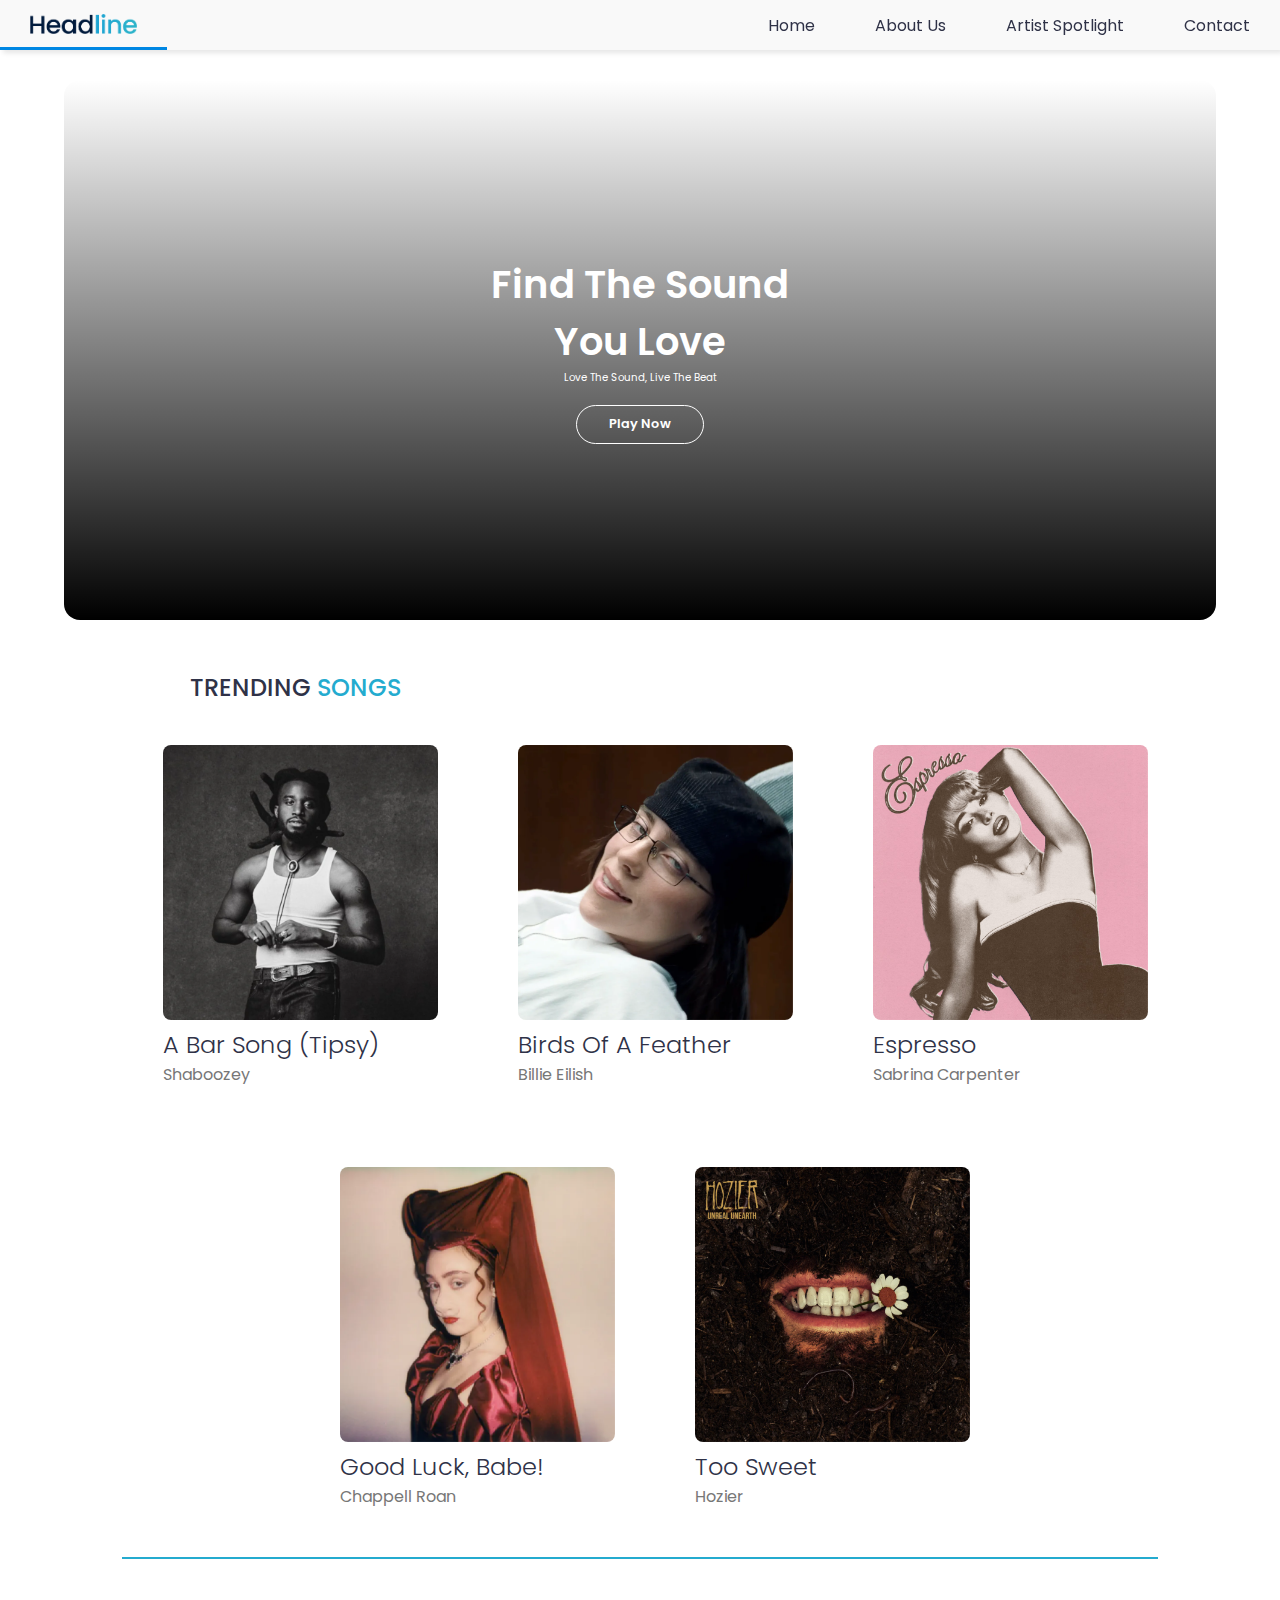
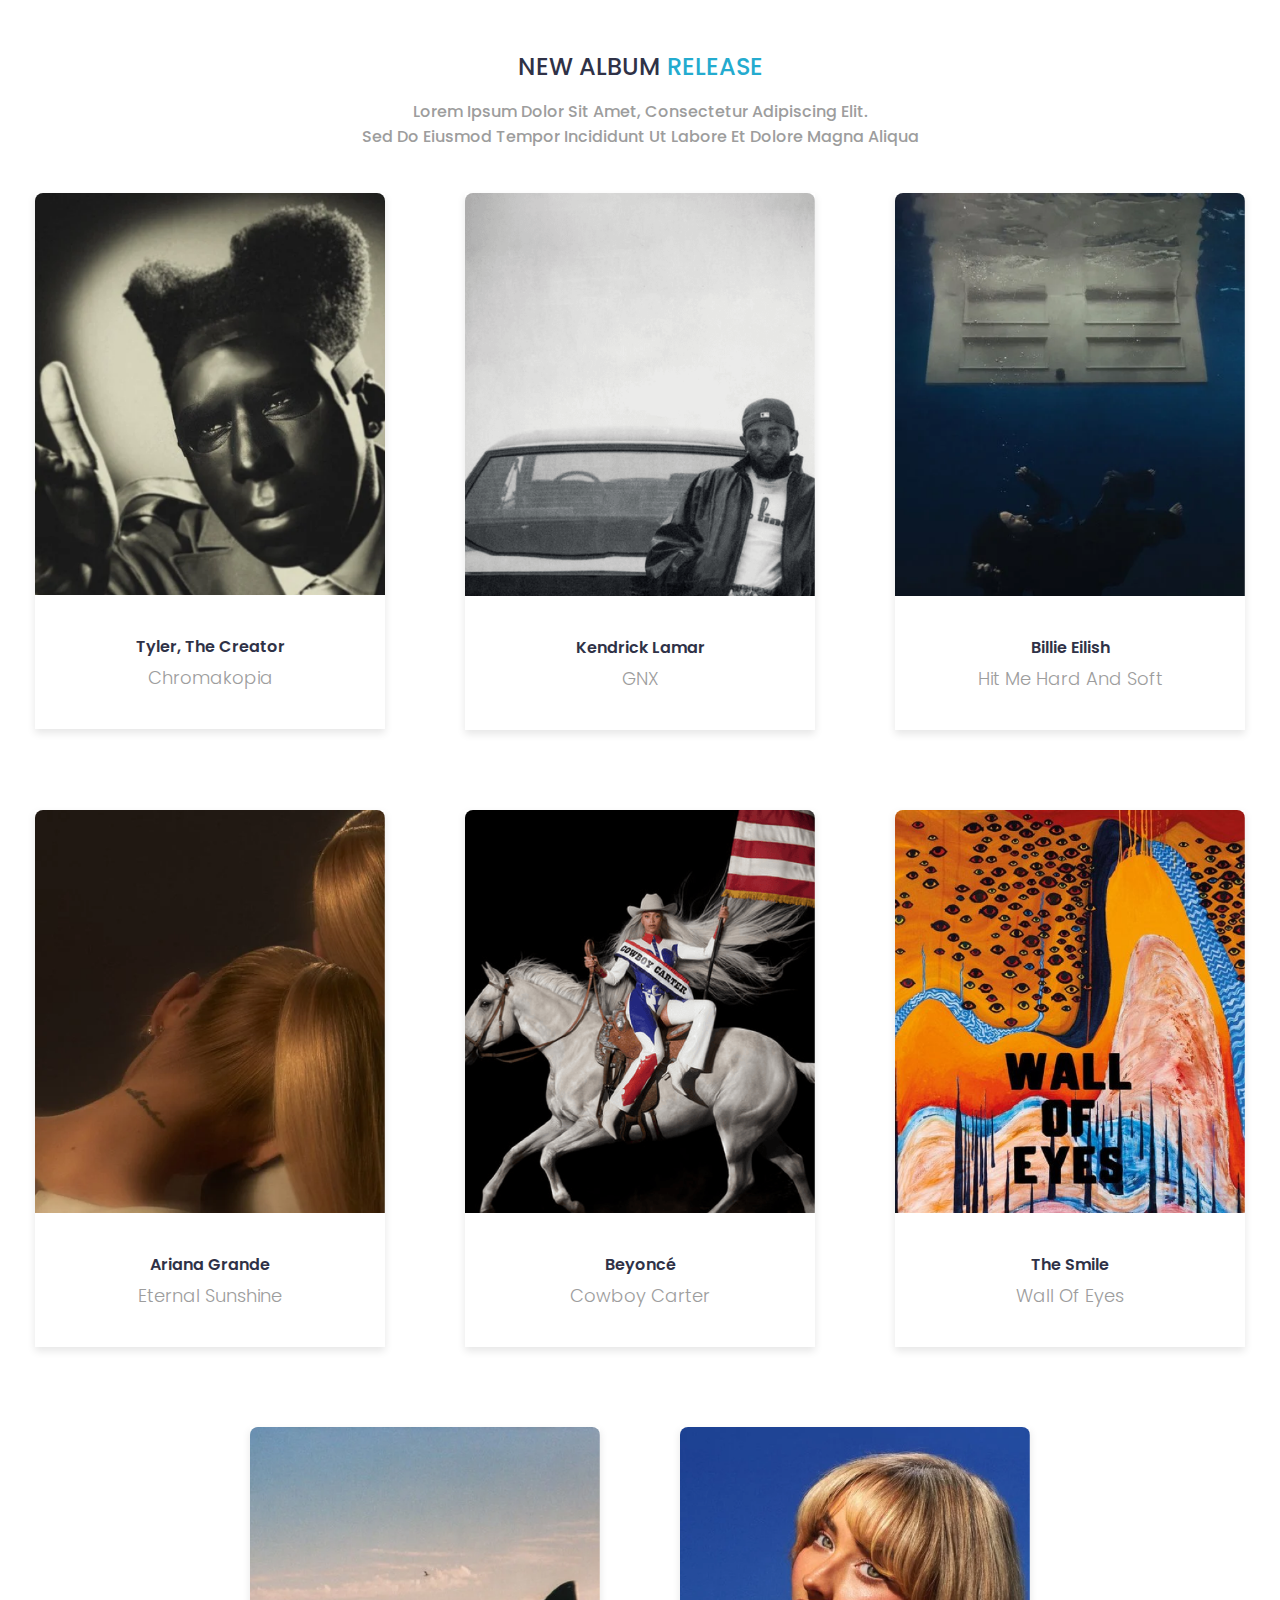
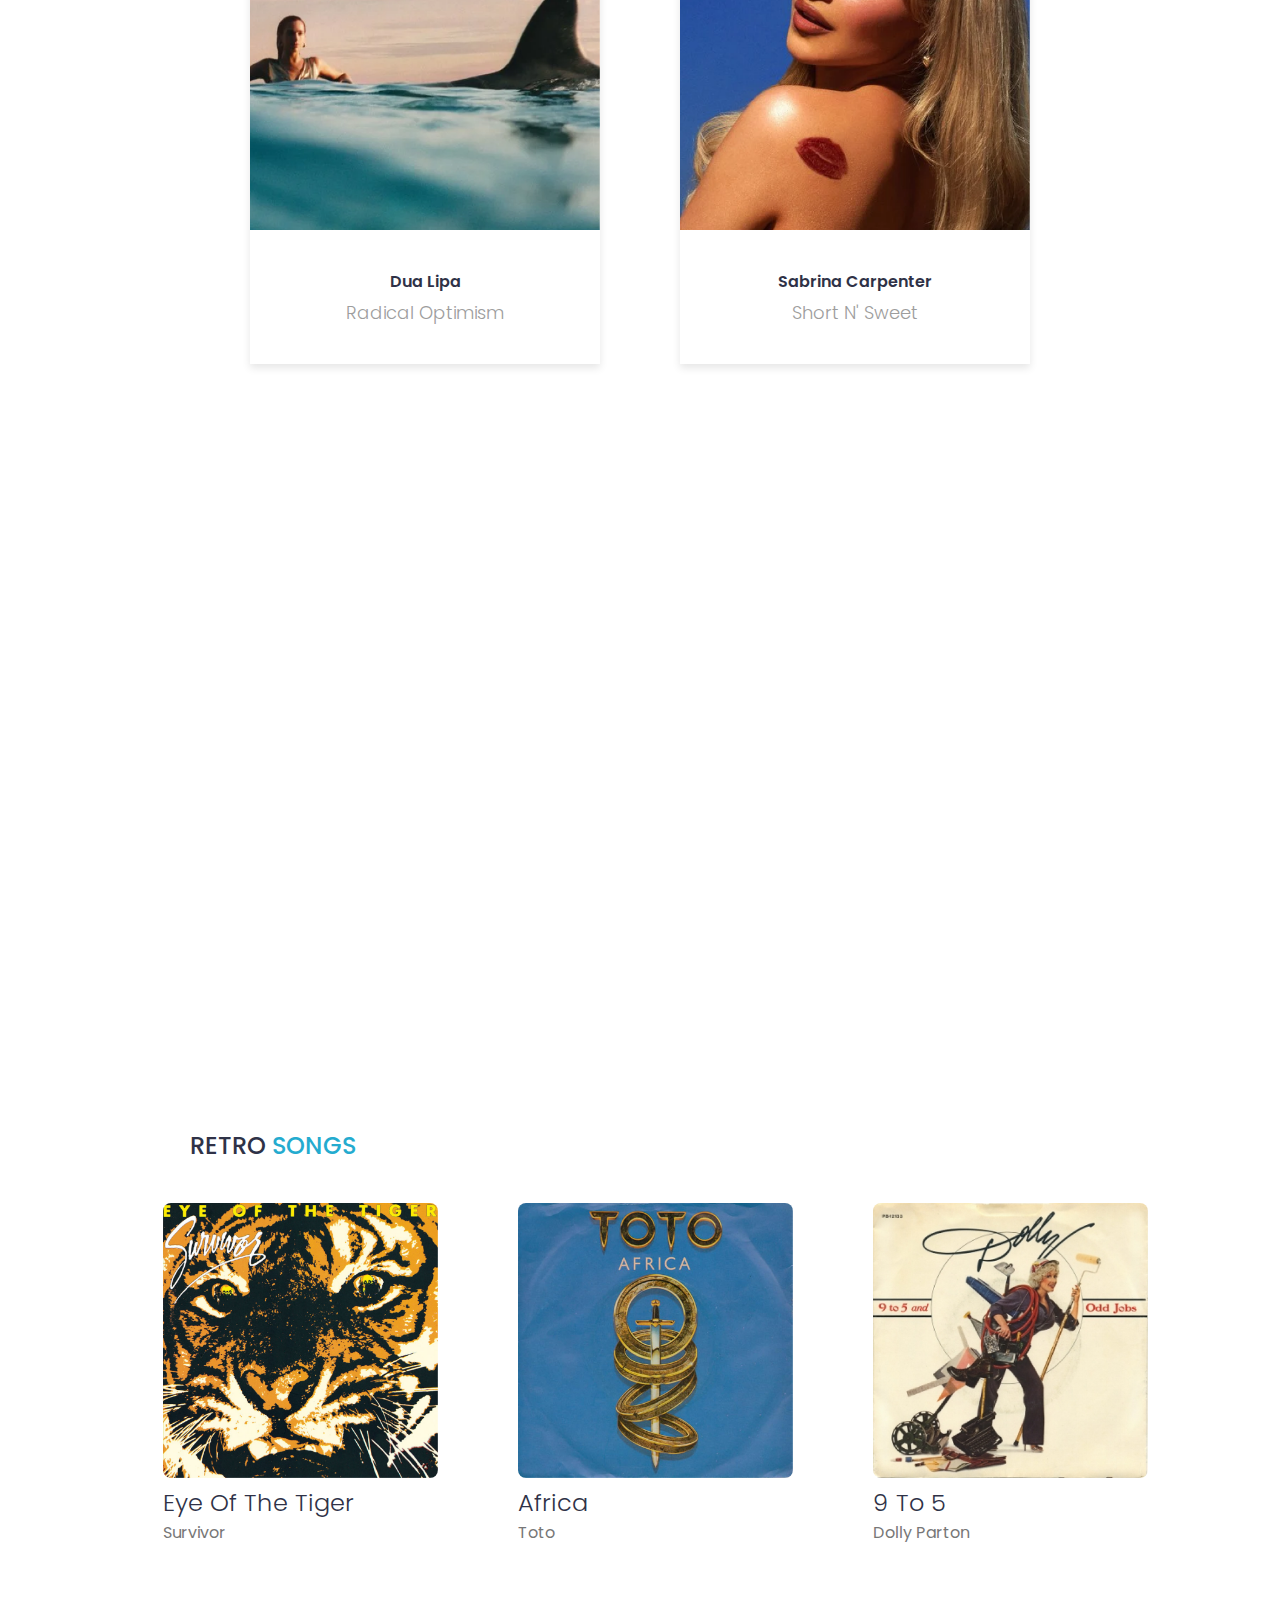
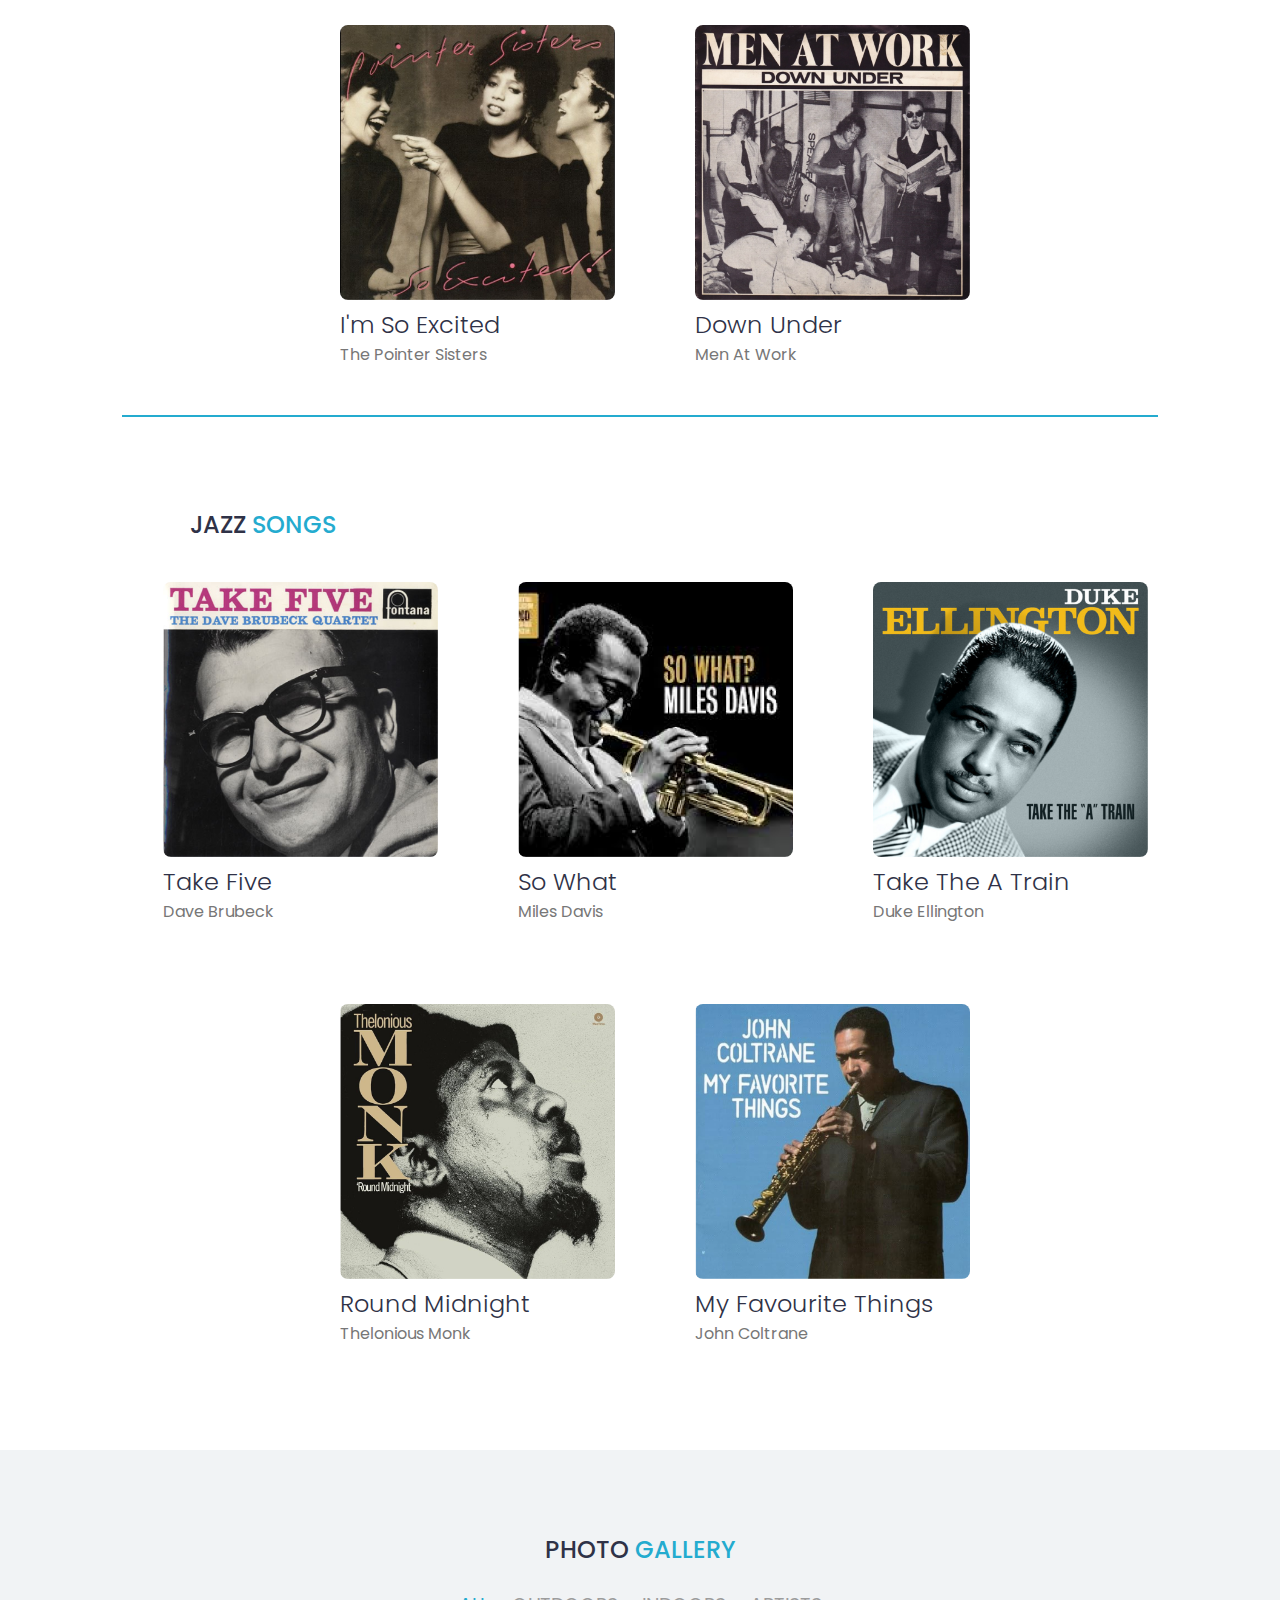
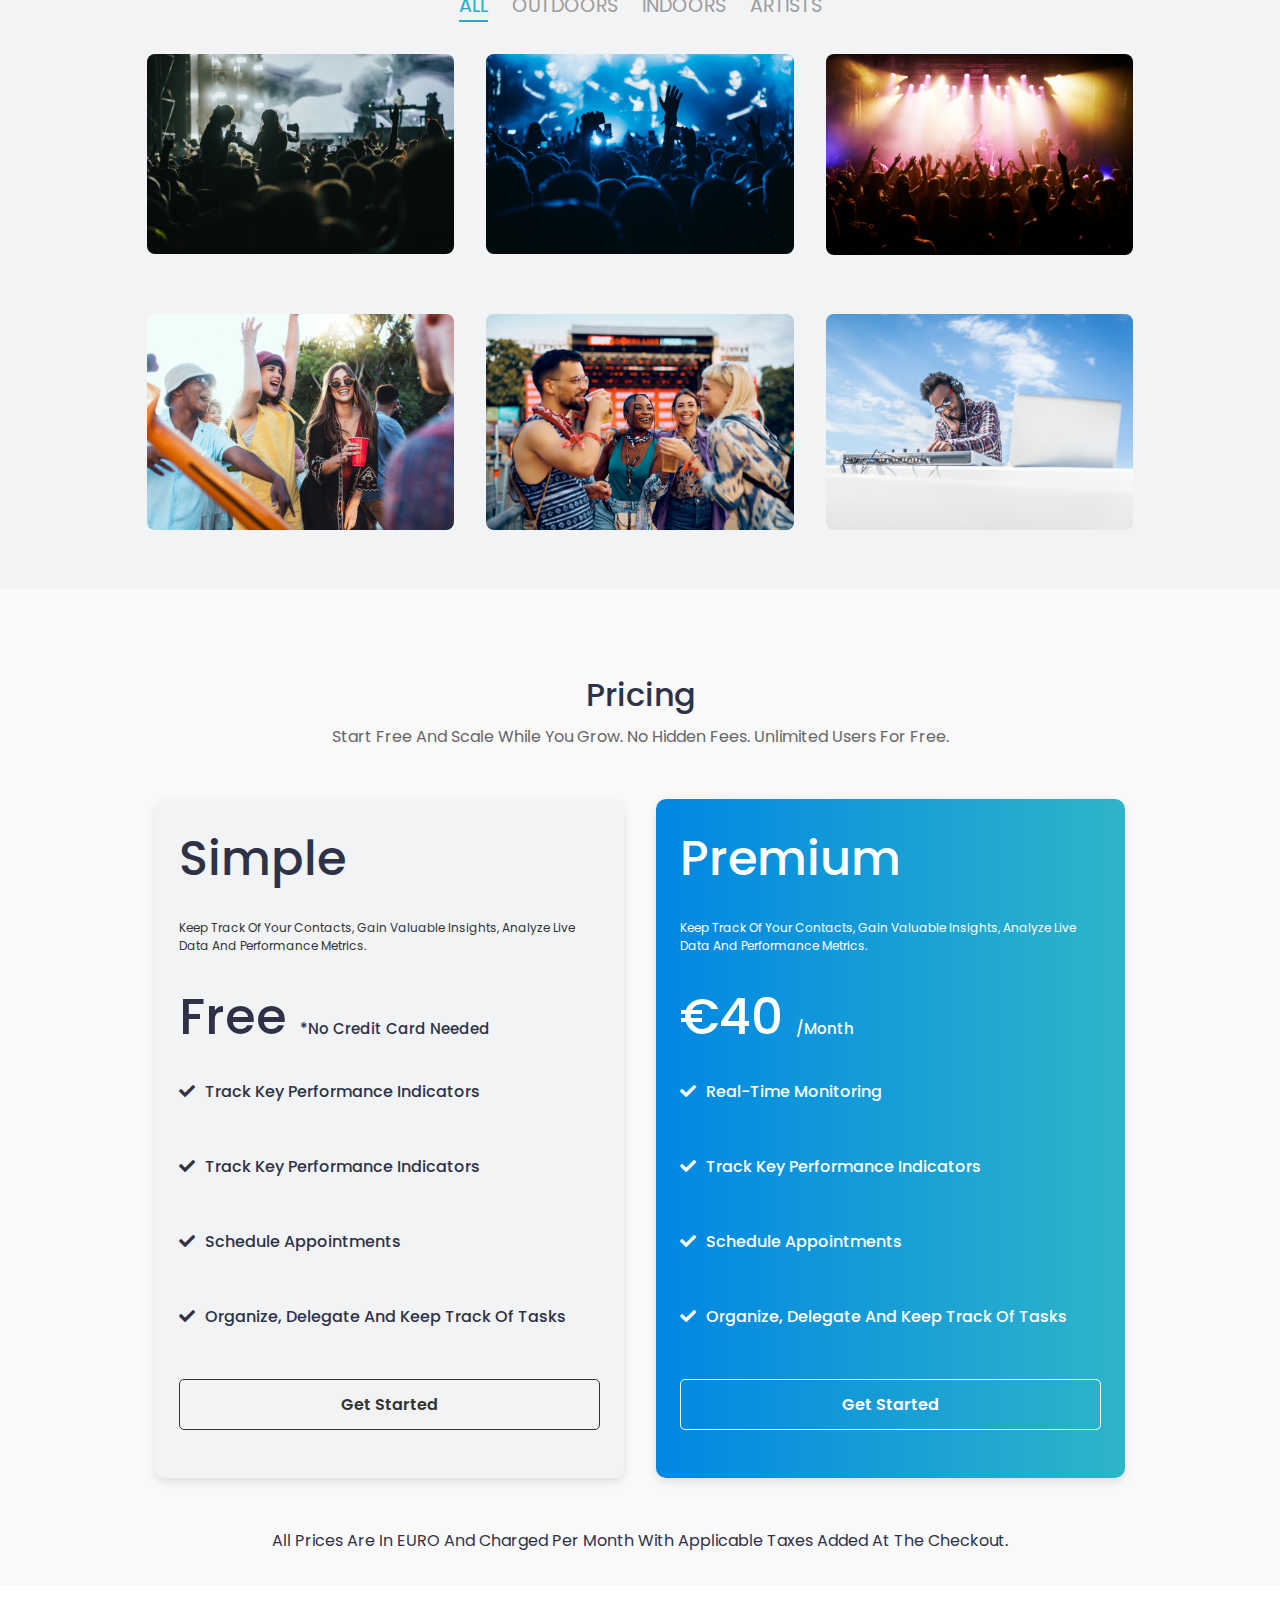
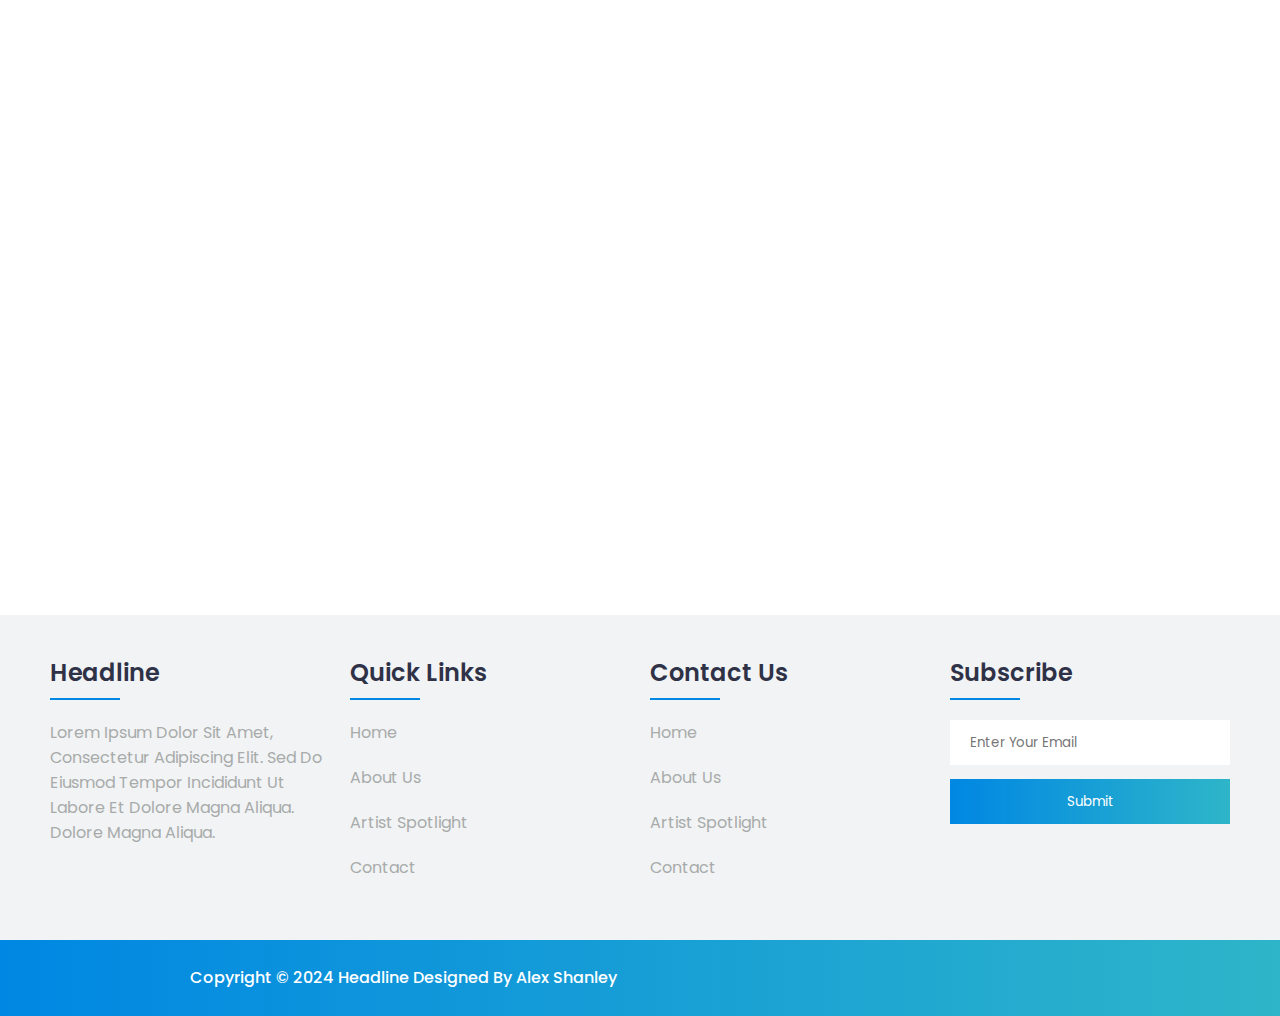
==== commit 9ddaa0c0: "meta tags index" ====
--- a/index.html
+++ b/index.html
@@ -3,6 +3,10 @@
   <head>
     <meta charset="UTF-8">
     <meta name="viewport" content="width=device-width, initial-scale=1.0">
+    <meta name="description" content="Explore the latest trending albums, discover popular artists, or enjoy timeless retro and jazz hits">
+    <meta name="keywords" content="Jazz songs, retro songs, Trending Artist, New Album Releases,Artist spotlight">
+    <meta name="author" content="Alex Shanley">
+
     <title>Headline</title>
 
     <!--Css design file link-->
--- a/style.css
+++ b/style.css
@@ -382,6 +382,7 @@
   .trending {
     gap: 1.9rem; 
     padding-left: 0px; 
+    padding-right: 0px;
   }
 
   .section-divider hr {
@@ -406,7 +407,7 @@
   }
  
   .trending {
-    gap: 1.8rem; 
+    gap: 1.9rem; 
     
   }
 
@@ -419,11 +420,6 @@
     padding: 0px 30px 0px 30px;
 
   }
-
-  .header2 {
-    padding-top: 0px;
-  }
-
   .gallery-filter{
     font-size: 12px;
   }
@@ -604,6 +600,7 @@
 
   .taylor {
     padding: 1rem;
+    background-attachment: scroll;
   }
 }
 
@@ -694,6 +691,10 @@
   .gallery-item {
     width: 100%; 
   }
+.gallery-item {
+  font-size: 14px;
+}
+
 }
 /* gallery End */
 
@@ -1144,6 +1145,7 @@
   align-items: center;
   min-height: 70vh; 
   margin-top: 50px;
+  margin-bottom: 50px;
   flex-direction: column;
   text-align: center;
 }
@@ -1198,7 +1200,7 @@
   }
 
   .about-content p {
-    font-size: 1px;
+    font-size: 18px;
   }
 }
 
@@ -1209,7 +1211,9 @@
   .about-us .box{
     flex-wrap: wrap;
   }
-
+  .about-us p {
+    font-size: 16px;
+  }
 }
 
 @media (max-width: 480px) {
@@ -1223,8 +1227,13 @@
     max-width: 300px;
   }
   .about-content p {
-    font-size: 16px;
-  }
+    font-size: 14px;
+  }
+
+  .about-us {
+    margin-bottom: 50px;
+  }
+  
 }
 
 
@@ -1287,57 +1296,47 @@
   .questions .tag-line {
     width: 100%; 
     font-size: .7rem;
-  }
-  .gallery-item {
-    font-size: 14px;
-  }
-}
-
-.footer .footer-container{
+    
+  }
+}
+
+.footer .footer-container {
   background-color: #F1F3F5;
 }
 
-.footer-row{
+.footer-row {
   width: 100%;
   display: flex;
   justify-content: space-between;
-  padding: 40px 100px;
+  padding: 40px 50px; 
   flex-wrap: wrap;
   gap: 20px;
-  height: 30vh;
-  
-}
-
-.footer-colum p{
-  color: #A8ABAA;
+  height: auto; 
 }
 
 .footer-colum {
   flex: 1;
   max-width: 25%;
   min-width: 200px;
-  }
-
-
-.footer-colum ul{
-list-style: none;
+}
+
+.footer-colum p {
+  color: #A8ABAA;
+}
+
+.footer-colum ul {
+  list-style: none;
 }
 
 .footer-colum h4 {
   color: #2F3247;
   margin-bottom: 30px;
-  font-size: x-large;
+  font-size: x-large; 
   font-weight: 600;
   position: relative;
 }
 
-
-.footer-colum ul li {
-  margin-bottom: 20px; 
-}
-
-
-.footer-colum h4::before{
+.footer-colum h4::before {
   content: '';
   width: 70px;
   height: 2px;
@@ -1346,42 +1345,38 @@
   bottom: -10px;
 }
 
-.footer-colum ul li a{
+.footer-colum ul li {
+  margin-bottom: 20px;
+}
+
+.footer-colum ul li a {
   padding: 10px 0;
-}
-
-
-.footer-colum ul li a{
-color: #A8ABAA;
-text-decoration: none;
-font-size: 16px;
-}
-
-
-.footer-colum ul li a:hover{
+  color: #A8ABAA;
+  text-decoration: none;
+  font-size: 16px;
+}
+
+.footer-colum ul li a:hover {
   color: #0087E3;
-  
-  }
-
-  .footer-colum input {
-  
-    display: block;
-    padding-left: 20px;
-    margin: 14px 0;
-    border: none;
-    width: 100%;
-    height:45px
-   
-    
-  }
-
-  .footer-colum .input-submit{
-    padding: 0px 20px;
-    background: linear-gradient(90deg, #0087e3 0%, #2eb5c9 100%);
-    border: none;
-    color: #ffffff;
-  }
-  
+}
+
+.footer-colum input {
+  display: block;
+  padding-left: 20px;
+  margin: 14px 0;
+  border: none;
+  width: 100%;
+  height: 45px;
+}
+
+.footer-colum .input-submit {
+  padding: 0px 20px;
+  background: linear-gradient(90deg, #0087e3 0%, #2eb5c9 100%);
+  border: none;
+  color: #ffffff;
+}
+
+
 
 /*Map Start*/
 
@@ -1435,6 +1430,64 @@
   padding: 2rem 0;
 }
 
+@media (max-width: 1024px) {
+  .cs-info {
+    flex-direction: column;
+    gap: 0px;
+    padding-top: 0px;
+    padding-bottom: 0px;
+}
+
+.Phone-No {
+  font-size: 14px;
+}
+}
+
+
+@media (max-width: 768px) {
+  .cs-info {
+    flex-direction: column;
+    gap: 0px;
+    padding-top: 0px;
+    padding-bottom: 0px;
+}
+
+.Phone-No {
+  font-size: 14px;
+}
+.cs-line{
+  max-width: 80%;
+}
+.Phone-No {
+  font-size: 14px;
+}
+.cs-background h2{
+  font-size: 28px;
+  margin-left: 100px;
+  margin-right: 100px;
+  text-align: center;
+
+}
+.cs-background h3{
+  font-size: 18px;
+  text-align: center;
+  padding-top: 0px;
+
+}
+.cs-tex{
+  font-size: 14px;
+  text-align: center;
+  
+}
+
+.cs-body{
+  margin-bottom: 100px;
+}
+
+
+}
+ 
+
 @media (max-width: 480px) {
   .cs-info {
     flex-direction: column;
@@ -1450,7 +1503,7 @@
     font-size: 14px;
   }
   .cs-background h2{
-    font-size: 24px;
+    font-size: 30px;
     margin-left: 30px;
     margin-right: 30px;
     text-align: center;
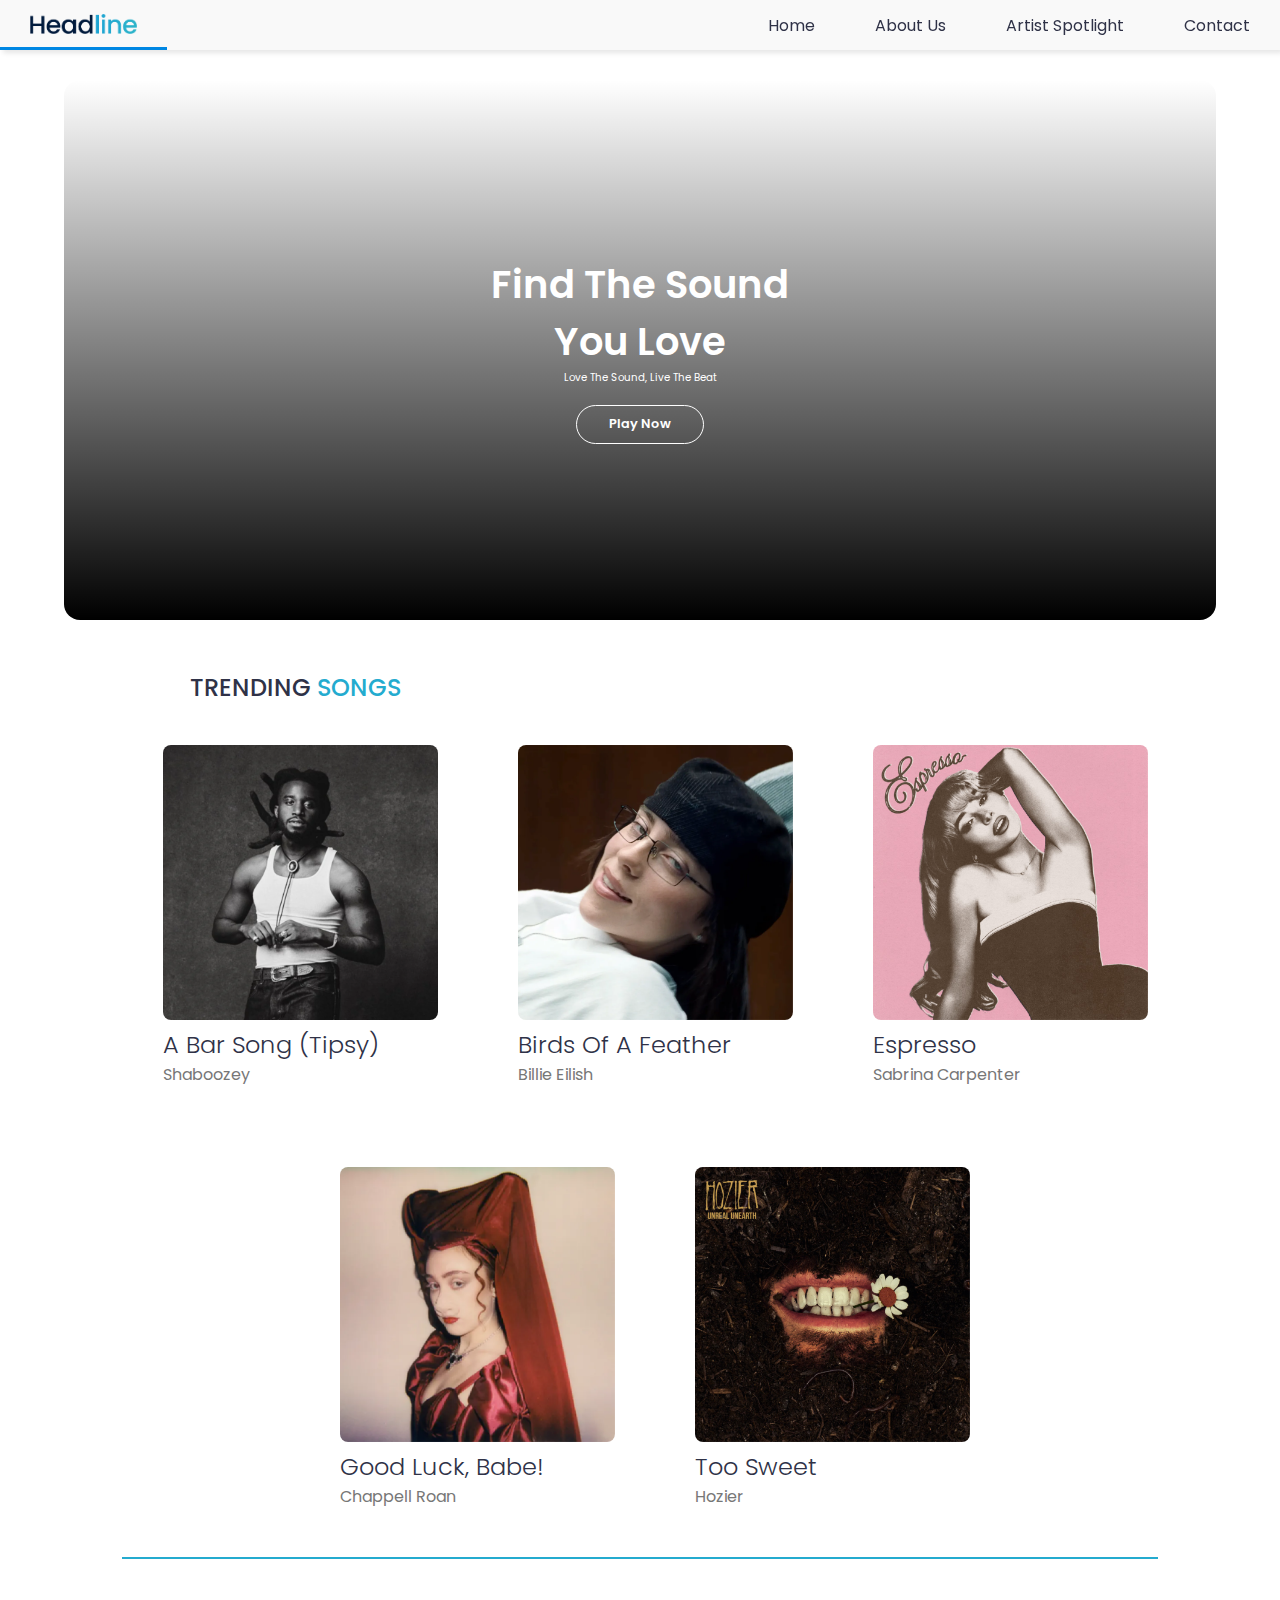
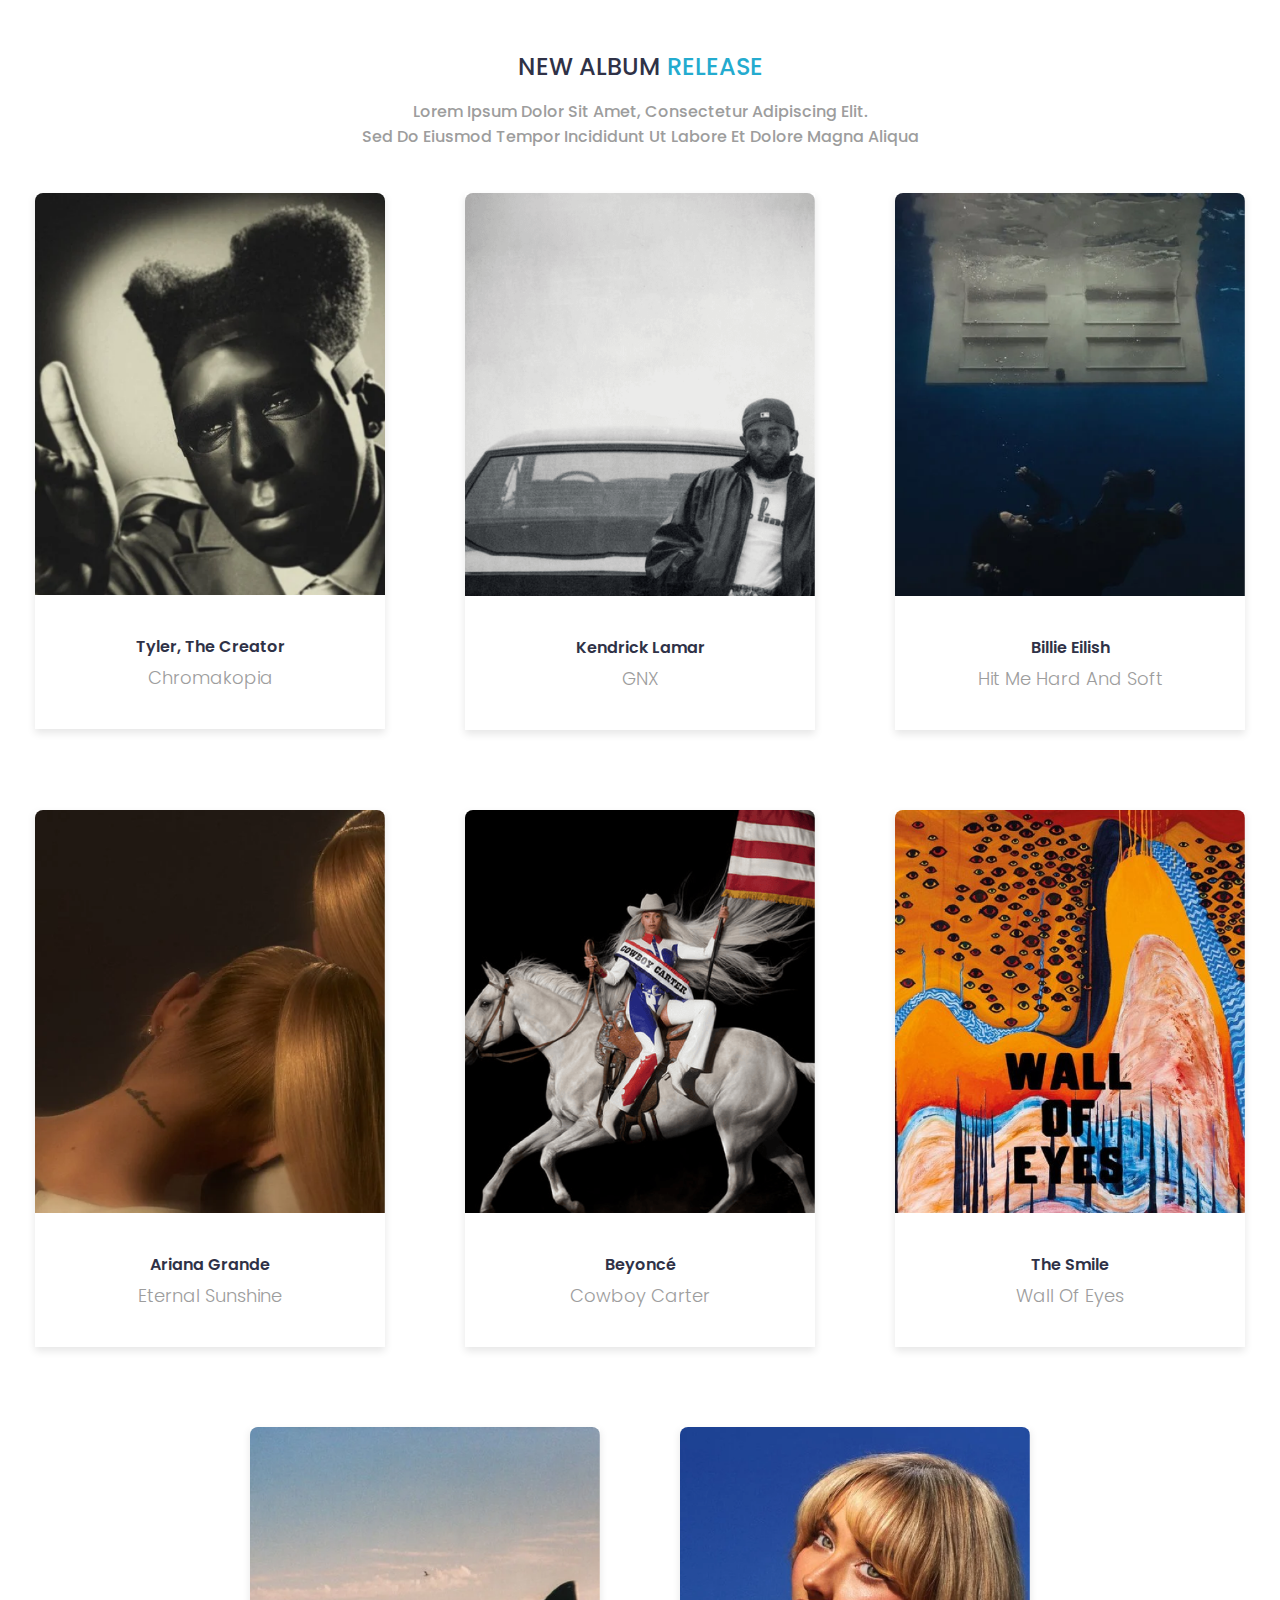
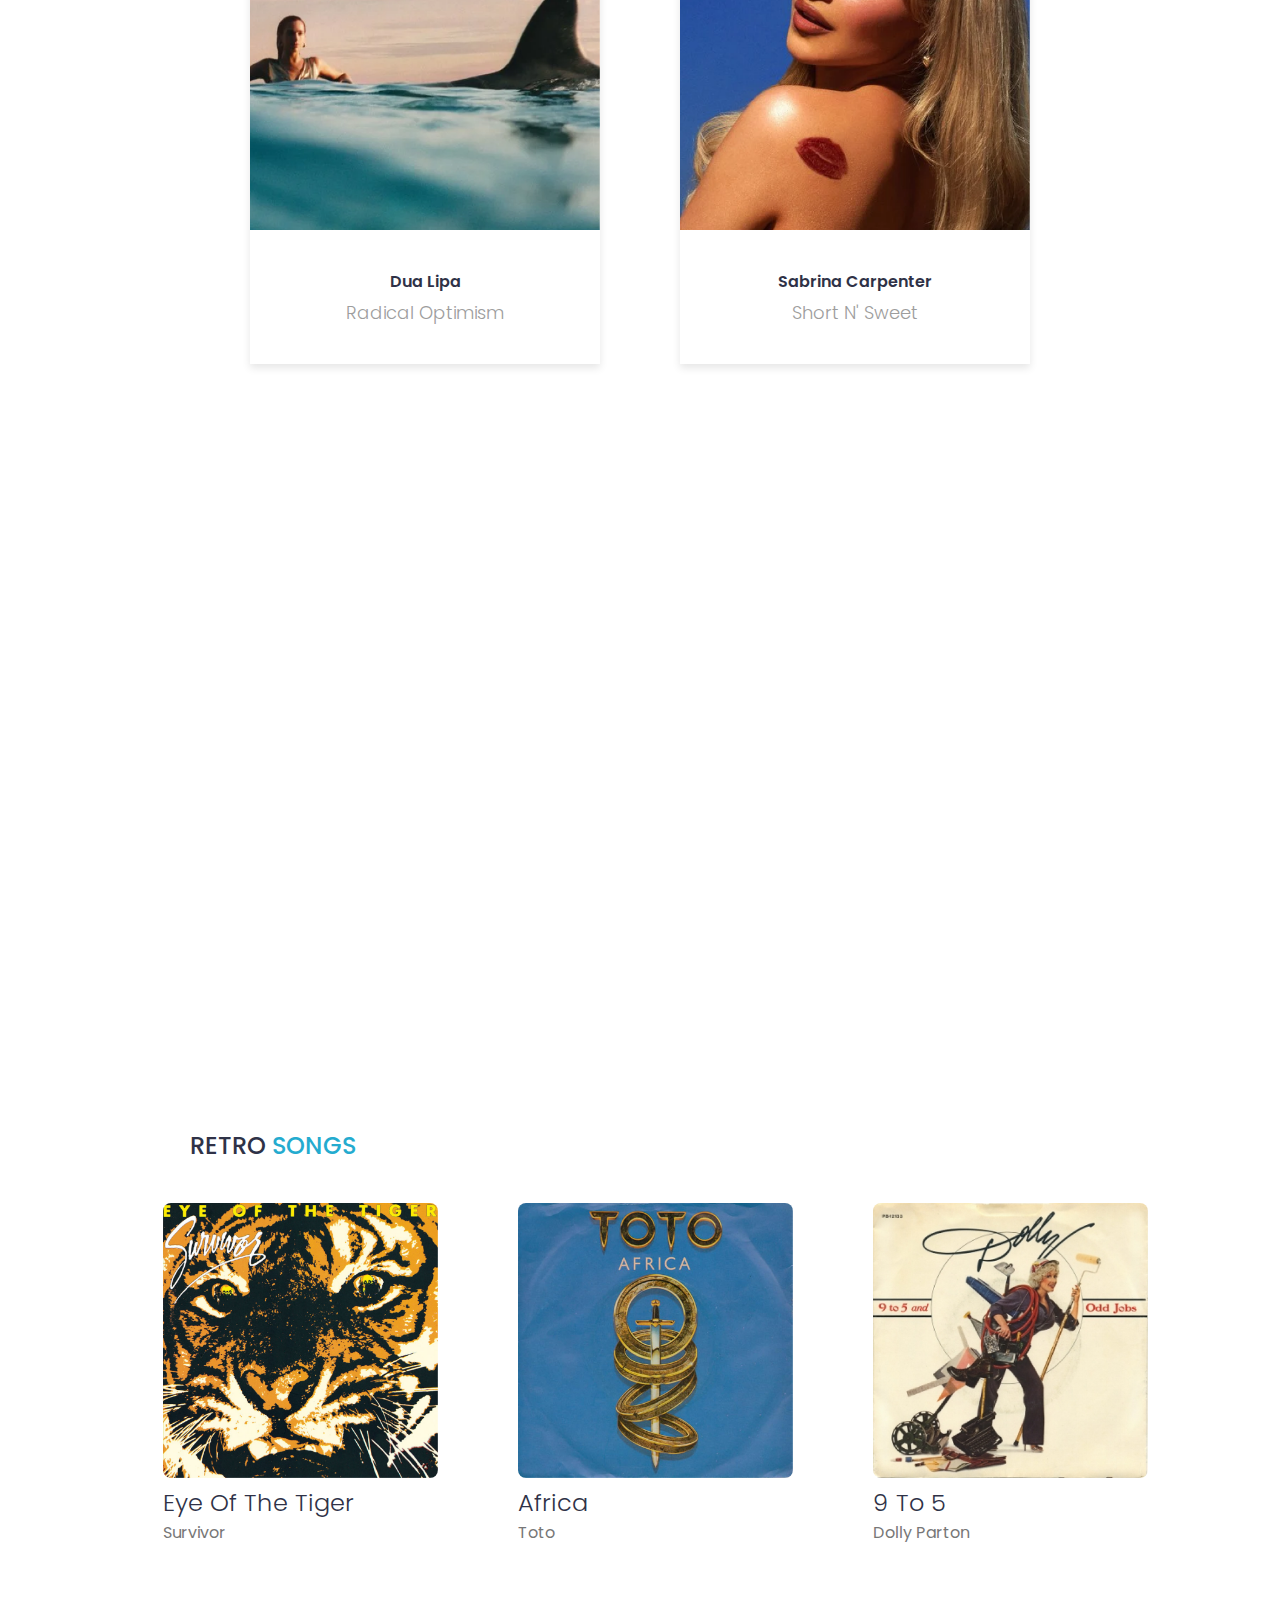
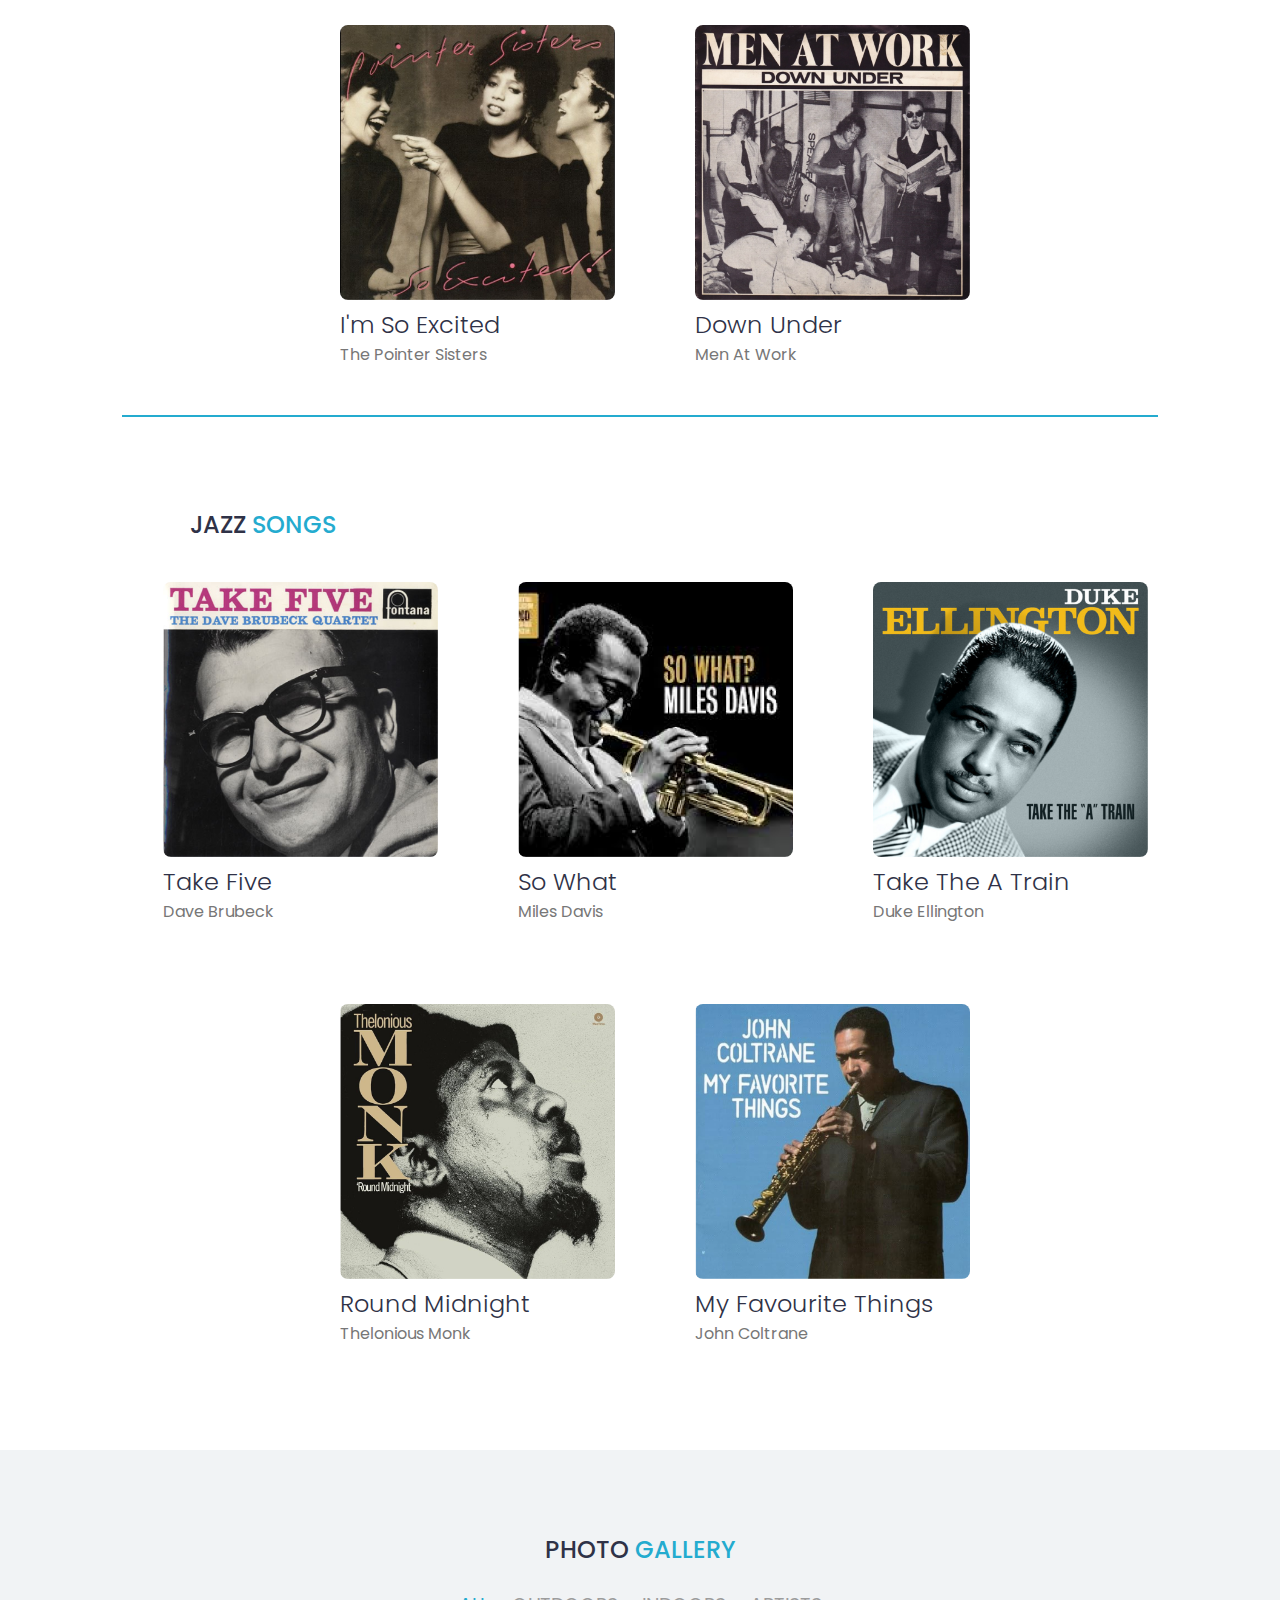
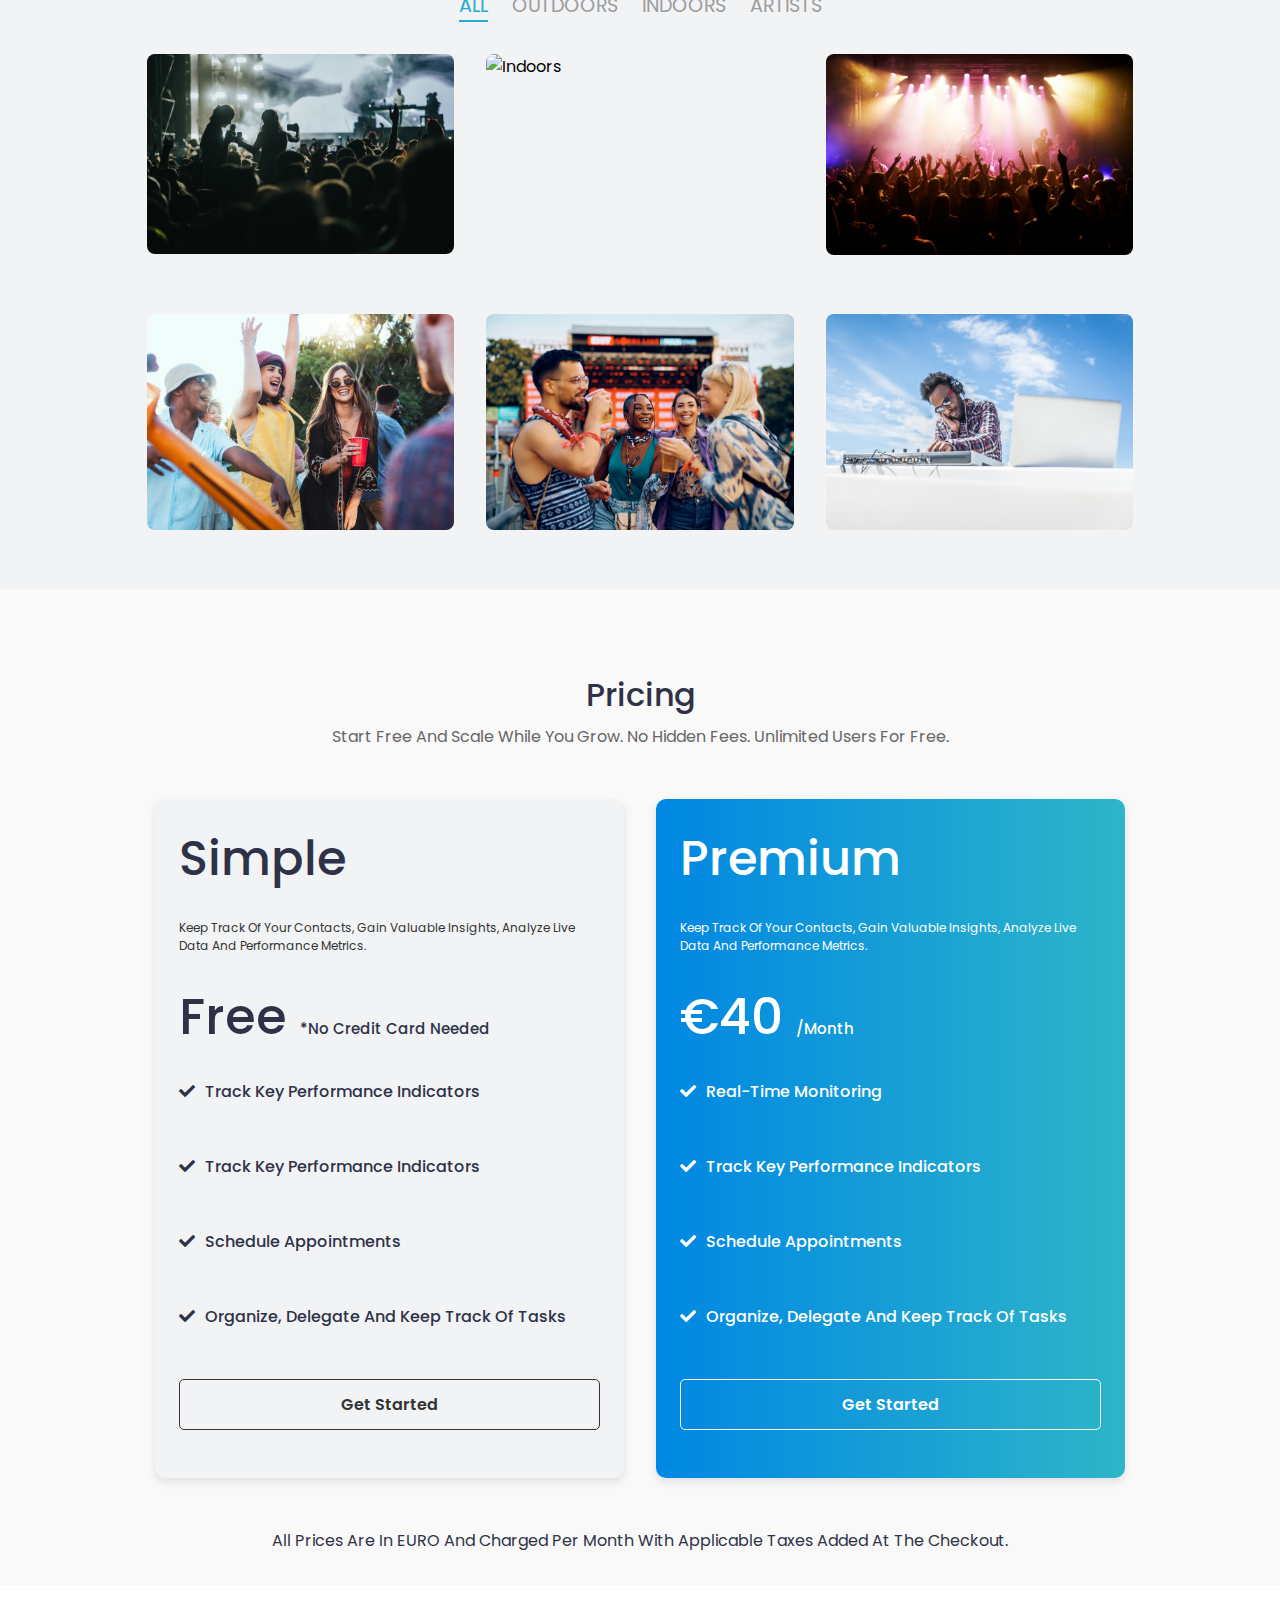
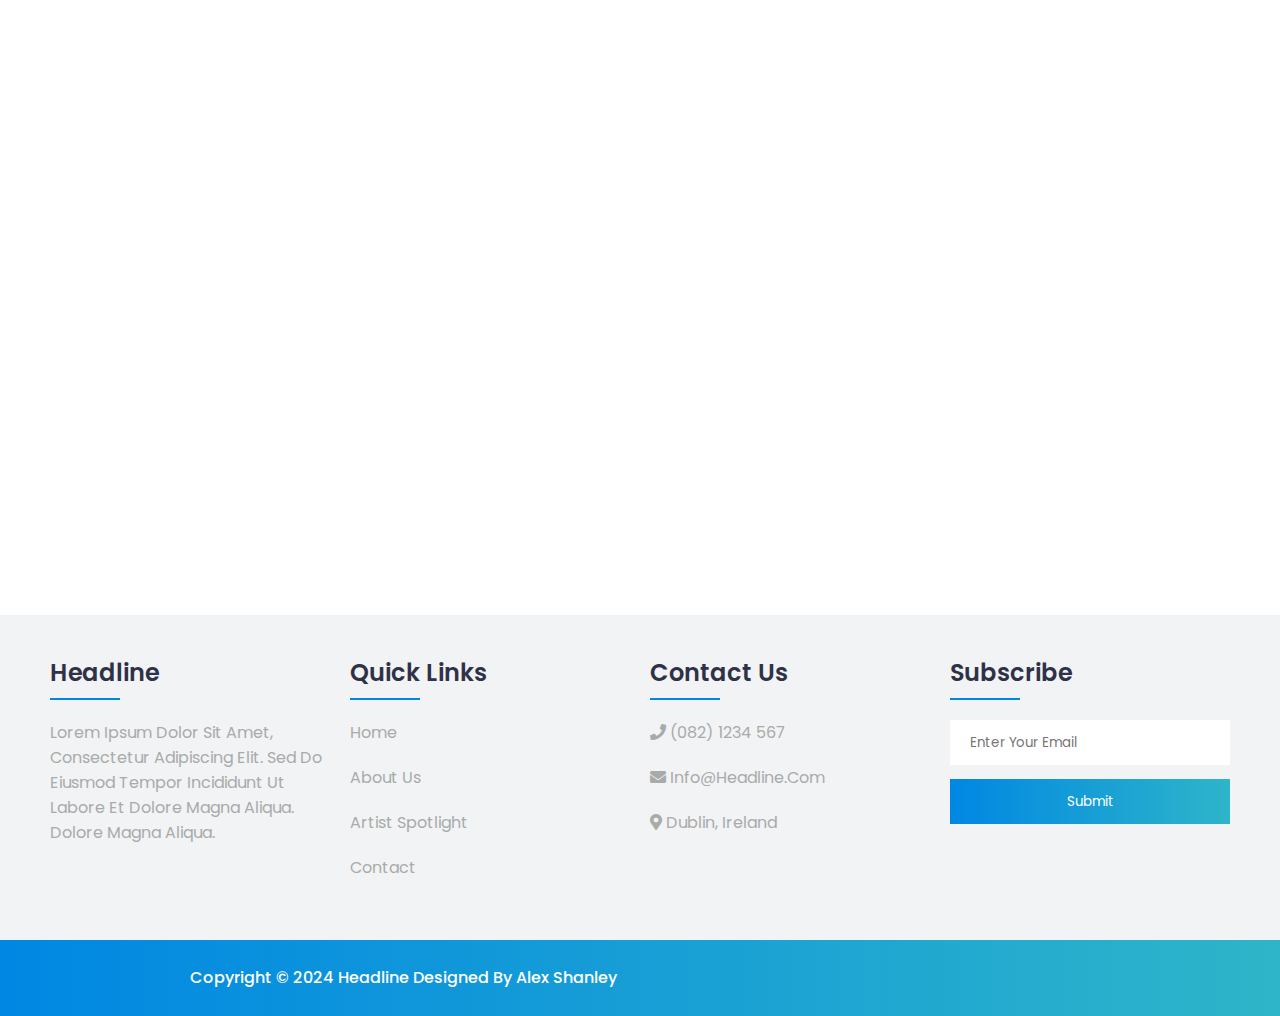
==== commit 7a821f1e: "Add files via upload" ====
--- a/index.html
+++ b/index.html
@@ -1,938 +1,934 @@
-<!DOCTYPE html>
-<html lang="en">
-  <head>
-    <meta charset="UTF-8">
-    <meta name="viewport" content="width=device-width, initial-scale=1.0">
-    <meta name="description" content="Explore the latest trending albums, discover popular artists, or enjoy timeless retro and jazz hits">
-    <meta name="keywords" content="Jazz songs, retro songs, Trending Artist, New Album Releases,Artist spotlight">
-    <meta name="author" content="Alex Shanley">
-
-    <title>Headline</title>
-
-    <!--Css design file link-->
-
-    <link rel="stylesheet" href="style.css">
-    <link href="https://cdnjs.cloudflare.com/ajax/libs/font-awesome/5.15.4/css/all.min.css" rel="stylesheet">
-    <link rel="stylesheet" href="https://cdnjs.cloudflare.com/ajax/libs/font-awesome/4.7.0/css/font-awesome.min.css">
-    <!--Css design file link-->
-
-  </head>
-  <body>
-
-<!--Navbar start-->
-
-<nav class="nav">
-  <ul>
-    <li class="logo">
-        <a href="#">
-            <img src="Images/Logo .png" class="logo-image">
-        </a>
-    </li>
-    <li class="hideOnMobile"><a href="index.html">Home</a></li>
-    <li class="hideOnMobile"><a href="About.html">About Us</a></li>
-    <li class="hideOnMobile"><a href="#">Artist Spotlight</a></li>
-    <li class="hideOnMobile"><a href="Contact.html">Contact</a></li>
-    <li class="menu-button" onclick="showSidebar()">
-        <a href="#">
-            <svg xmlns="http://www.w3.org/2000/svg" height="24px" viewBox="0 -960 960 960" width="24px" fill="#5f6368">
-                <path d="M120-240v-80h720v80H120Zm0-200v-80h720v80H120Zm0-200v-80h720v80H120Z"/>
-            </svg>
-        </a>
-    </li>
-</ul>
-
-
-<ul class="sidebar">
-  <li onclick= hideSidebar()><a href="#"><svg xmlns="http://www.w3.org/2000/svg" height="24px" viewBox="0 -960 960 960" width="24px" fill="#5f6368"><path d="m256-200-56-56 224-224-224-224 56-56 224 224 224-224 56 56-224 224 224 224-56 56-224-224-224 224Z"/></svg></a></li>
-  <li><a href="index.html">Home</a></li>
-  <li><a href="About.html">About Us</a></li>
-  <li><a href="#">Artist spoltight</a></li>
-  <li><a href="Contact.html">Contact</a></li>
-</ul>
-
-</nav>
-
-<!--Navbar End-->
-
-    
-<!--Hero Section start-->
-
-<section class="home" id="home">
-  <video autoplay muted loop class="video-background">
-    <source src="Video/blue-abstract-background-with-colorful-light-trail-2024-02-28-05-38-13-utc.mov" type="video/mp4">
-  </video>
-
-  <div class="content">
-    <p>Find the Sound</p>
-    <p>You Love</p>
-    <div class="tag-line">
-      <p>Love the Sound, Live The Beat</p>
-    </div>
-    <a href="#" class="btn">Play Now</a>
-  </div>
-</section>
-
-<!--Hero Section End-->
-
-<!--Trending Songs Start-->
-
-
-<h5 class="category">TRENDING <span class="blue">SONGS</span></h5>
-
-<section class="trending">
-<!-- A Bar Song (Tipsy) Start -->
-<div class="picture">
-  <div class="cover">
-    <img src="Images/Shaboozey.png" class="image-style">
-    <a href="https://www.youtube.com/watch?v=t7bQwwqW-Hc" target="_blank" class="play-link">
-      <div class="play-icon">
-        <i class="fa fa-play"></i>
-      </div>
-    </a>
-  </div>
-  <div>
-    <div class="title">A Bar Song (Tipsy)</div>
-    <small class="text-muted">Shaboozey</small>
-  </div>
-</div>
-<!-- A Bar Song (Tipsy) End -->
-
-<!-- Birds of a Feather Start -->
-<div class="picture">
-  <div class="cover">
-    <img src="Images/Billie Eilish.png" class="image-style">
-    <a href="https://www.youtube.com/watch?v=V9PVRfjEBTI" target="_blank" class="play-link">
-      <div class="play-icon">
-        <i class="fa fa-play"></i>
-      </div>
-    </a>
-  </div>
-  <div>
-    <div class="title">Birds of a Feather</div>
-    <small class="text-muted">Billie Eilish</small>
-  </div>
-</div>
-<!-- Birds of a Feather End -->
-
-<!-- Espresso Start -->
-<div class="picture">
-  <div class="cover">
-    <img src="Images/Sabrina Carpenter.png" class="image-style">
-    <a href="https://www.youtube.com/watch?v=eVli-tstM5E" target="_blank" class="play-link">
-      <div class="play-icon">
-        <i class="fa fa-play"></i>
-      </div>
-    </a>
-  </div>
-  <div>
-    <div class="title">Espresso</div>
-    <small class="text-muted">Sabrina Carpenter</small>
-  </div>
-</div>
-<!-- Espresso End -->
-
-<!-- Good Luck, Babe! Start -->
-<div class="picture">
-  <div class="cover">
-    <img src="Images/Chappell Roan.png" class="image-style">
-    <a href="https://www.youtube.com/watch?v=1RKqOmSkGgM&list=RD1RKqOmSkGgM&start_radio=1" target="_blank" class="play-link">
-      <div class="play-icon">
-        <i class="fa fa-play"></i>
-      </div>
-    </a>
-  </div>
-  <div>
-    <div class="title">Good Luck, Babe!</div>
-    <small class="text-muted">Chappell Roan</small>
-  </div>
-</div>
-<!-- Good Luck, Babe! End -->
-
-<!-- Too Sweet Start -->
-<div class="picture">
-  <div class="cover">
-    <img src="Images/Hozier.png" class="image-style">
-    <a href="https://www.youtube.com/watch?v=NTpbbQUBbuo" target="_blank" class="play-link">
-      <div class="play-icon">
-        <i class="fa fa-play"></i>
-      </div>
-    </a>
-  </div>
-  <div>
-    <div class="title">Too Sweet</div>
-    <small class="text-muted">Hozier</small>
-  </div>
-</div>
-<!-- Too Sweet End -->
-
-
-
-
-</section>
-
-
-<div class="section-divider">
-  <hr>
-</div>
-
-<!--Trending Songs End-->
-
-
-  <h5 class="header2">NEW ALBUM <span class="blue"> RELEASE</span></h5>
-  <p class="sub-head">Lorem ipsum dolor sit amet, consectetur adipiscing elit.<br> Sed do eiusmod tempor incididunt ut labore et dolore magna aliqua</p>
-
-<!--New album start-->
-
-<div class="new">
-  <!-- Card 1 -->
-  <a href="https://open.spotify.com/album/0U28P0QVB1QRxpqp5IHOlH" target="_blank" >
-  <div class="album">
-    <div class="album-image">
-      <img src="Images/CHROMAKOPIA.png" alt="Album Image">
-      <div class="text-overlay">
-        <p>Tyler, The Creator</p>
-        <h2> Chromakopia</h2>
-      </div>
-    </div>
-  </div>
-</a>
-
-
-  <!-- Card 2 -->
-  <a href="https://open.spotify.com/album/0hvT3yIEysuuvkK73vgdcW" target="_blank" >
-  <div class="album">
-    <div class="album-image">
-      <img src="Images/GNX.png" alt="Album Image">
-      <div class="text-overlay">
-        <p>Kendrick Lamar</p>
-        <h2>GNX</h2>
-      </div>
-    </div>
-  </div>
-</a>
-
-  <!-- Card 3 -->
-  <a href="https://open.spotify.com/album/7aJuG4TFXa2hmE4z1yxc3n" target="_blank" >
-  <div class="album">
-    <div class="album-image">
-      <img src="Images/HIT ME HARD AND SOFT.png" alt="Album Image">
-      <div class="text-overlay">
-        <p>Billie Eilish</p>
-        <h2>Hit Me Hard and Soft</h2>
-      </div>
-    </div>
-  </div>
-</a>
-
-
-  <!-- Card 4 -->
-  <a href="https://open.spotify.com/album/71PfP4E9roOXAudea1aPGw" target="_blank" >
-  <div class="album">
-    <div class="album-image">
-      <img src="Images/eternal sunshine.png" alt="Album Image">
-      <div class="text-overlay">
-        <p>Ariana Grande</p>
-        <h2>eternal sunshine</h2>
-      </div>
-    </div>
-  </div>
-</a>
-
-  <!-- Card 5 -->
-  <a href="https://open.spotify.com/album/6BzxX6zkDsYKFJ04ziU5xQ" target="_blank" >
-  <div class="album">
-    <div class="album-image">
-      <img src="Images/COWBOY CARTER.png" alt="Album Image">
-      <div class="text-overlay">
-        <p>Beyoncé</p>
-        <h2>Cowboy Carter</h2>
-      </div>
-    </div>
-  </div>
-</a>
-
-  <!-- Card 6 -->
-  <a href="https://open.spotify.com/album/6PdPOv5ybKZ9ZuGMk5iGZd" target="_blank" >
-  <div class="album">
-    <div class="album-image">
-      <img src="Images/Wall of Eyes.png" alt="Album Image">
-      <div class="text-overlay">
-        <p>The Smile</p>
-        <h2>Wall of Eyes</h2>
-      </div>
-    </div>
-  </div>
-</a>
-
-
-  <!-- Card 7 -->
-  <a href="https://open.spotify.com/album/1Mo92916G2mmG7ajpmSVrc" target="_blank" >
-  <div class="album">
-    <div class="album-image">
-      <img src="Images/Radical Optimism.png" alt="Album Image">
-      <div class="text-overlay">
-        <p>Dua Lipa</p>
-        <h2>Radical Optimism</h2>
-      </div>
-    </div>
-  </div>
-</a>
-
-  <!-- Card 8 -->
-   <a href="https://open.spotify.com/album/3iPSVi54hsacKKl1xIR2eH" target="_blank" >
-  <div  class="album">
-    <div class="album-image" >
-      <img src="Images/Short n_ Sweet.png" alt="Album Image" >
-      <div class="text-overlay">
-        <p>Sabrina Carpenter</p>
-        <h2>Short n' Sweet</h2>
-      </div>
-    </div>
-  </div>
-</a>
-
-
-</div>
-
-<!--New album End-->
-
-
-<!--Taylor swift start -->
-
-<section class="taylor" id="taylor">
-  <div class="left-column">
-    <div class="content">
-      <h3>TAYLOR SWIFT</h3>
-      <p>THE ERAS TOUR | Trailer</p>
-    </div>
-  </div>
-  <div class="right-column">
-    <img src="Images/cirlce play.png" alt="Album Image" >
-    </i>
-  </div>
-</section>
-
-
-<!--Retro songs Start-->
-
-
-<h5 class="category">RETRO <span class="blue">SONGS</span></h5>
-
-<section class="trending">
-
-<!--Eye of the Tiger Start-->
-
-  
-  <div class="picture">
-    
-    <div class="cover">
-
-      <!--Image start-->
-
-<img src="Images/Eye of the Tiger.png"  class="image-style">
-
-<!--Image End-->
-
-<!--Play Icon start-->
-<a href="https://www.youtube.com/watch?v=btPJPFnesV4" target="_blank" class="play-link">
-  <div class="play-icon">
-    <i class="fa fa-play"></i>
-  </div>
-</a>
-</div>
-<!--Play Icon end-->
-<div>  
-  <div class="title">
-    Eye of the Tiger
-    </div>
-    <small class="text-muted">
-      Survivor
-    </small>
-  </div>
-</div>
-  </div>
-
-
-  <!--TOTO AFRICA-->
-
-  <div class="picture">
-    
-    <div class="cover">
-      
-      <!--Image start-->
-
-<img src="Images/Toto africa.png"  class="image-style">
-
-<!--Image End-->
-
-<!--Play Icon start-->
-<a href="https://www.youtube.com/watch?v=FTQbiNvZqaY" target="_blank" class="play-link">
-  <div class="play-icon">
-    <i class="fa fa-play"></i>
-  </div>
-</a>
-</div>
-<!--Play Icon end-->
-<div>  
-  <div class="title">
-    Africa
-    </div>
-    <small class="text-muted">
-      Toto
-    </small>
-  </div>
-</div>
-  </div>
-
-<!--Birds of a Feather  end-->
-
-
-
-
- <!--9 to 5-->
-
- <div class="picture">
-    
-  <div class="cover">
-    
-    <!--Image start-->
-
-<img src="Images/9 to 5.png"  class="image-style">
-
-<!--Image End-->
-
-<!--Play Icon start-->
-<a href="https://www.youtube.com/watch?v=UbxUSsFXYo4" target="_blank" class="play-link">
-<div class="play-icon">
-  <i class="fa fa-play"></i>
-</div>
-</a>
-</div>
-<!--Play Icon end-->
-<div>  
-<div class="title">
-  9 to 5
-  </div>
-  <small class="text-muted">
-    Dolly Parton
-  </small>
-</div>
-</div>
-</div>
-
-<!--Espresso  end-->
-
-
-
-
- <!--I'm So Excited Start-->
-
- <div class="picture">
-    
-  <div class="cover">
-    
-    <!--Image start-->
-
-<img src="Images/I_m So Excited.png"  class="image-style">
-
-<!--Image End-->
-
-<!--Play Icon start-->
-<a href="https://www.youtube.com/watch?v=8iwBM_YB1sE" target="_blank" class="play-link">
-<div class="play-icon">
-  <i class="fa fa-play"></i>
-</div>
-</a>
-</div>
-<!--Play Icon end-->
-<div>  
-<div class="title">
-  I'm So Excited
-  </div>
-  <small class="text-muted">
-    The Pointer Sisters
-  </small>
-</div>
-</div>
-</div>
-
-<!--I'm So Excited end-->
-
-
-
-<!--Down Under Start-->
-
-<div class="picture">
-    
-  <div class="cover">
-    
-    <!--Image start-->
-
-<img src="Images/Down Under.png" class="image-style">
-
-<!--Image End-->
-
-<!--Play Icon start-->
-<a href="https://www.youtube.com/watch?v=XfR9iY5y94s" target="_blank" class="play-link">
-<div class="play-icon">
-  <i class="fa fa-play"></i>
-</div>
-</a>
-</div>
-<!--Play Icon end-->
-<div>  
-<div class="title">
-  Down Under
-  </div>
-  <small class="text-muted">
-    Men at Work
-  </small>
-</div>
-</div>
-</div>
-
-<!--DOWN UNDER end-->
-
-
-
-</section>
-
-
-<div class="section-divider">
-  <hr>
-</div>
-
-
-
-<!--JAZZ SONGS Start-->
-
-
-<h5 class="category">JAZZ <span class="blue">SONGS</span></h5>
-
-<section class="trending">
-
-<!--Take Five  Start-->
-
-  
-  <div class="picture">
-    
-    <div class="cover">
-
-      <!--Image start-->
-
-<img src="Images/Take Five.png" class="image-style">
-
-<!--Image End-->
-
-<!--Play Icon start-->
-<a href="https://www.youtube.com/watch?v=vmDDOFXSgAs" target="_blank" class="play-link">
-  <div class="play-icon">
-    <i class="fa fa-play"></i>
-  </div>
-</a>
-</div>
-<!--Play Icon end-->
-<div>  
-  <div class="title">
-    Take Five 
-    </div>
-    <small class="text-muted">
-      Dave Brubeck
-    </small>
-  </div>
-</div>
-  </div>
-
-
-  <!--So What-->
-
-  <div class="picture">
-    
-    <div class="cover">
-      
-      <!--Image start-->
-
-<img src="Images/So What.png"  class="image-style">
-
-<!--Image End-->
-
-<!--Play Icon start-->
-<a href="https://www.youtube.com/watch?v=zqNTltOGh5c" target="_blank" class="play-link">
-  <div class="play-icon">
-    <i class="fa fa-play"></i>
-  </div>
-</a>
-</div>
-<!--Play Icon end-->
-<div>  
-  <div class="title">
-    So What
-    </div>
-    <small class="text-muted">
-      Miles Davis
-    </small>
-  </div>
-</div>
-  </div>
-
-<!--so what end-->
-
-
-
-
- <!--Take The A Train Start-->
-
- <div class="picture">
-    
-  <div class="cover">
-    
-    <!--Image start-->
-
-<img src="Images/Take The A Train.png"  class="image-style">
-
-<!--Image End-->
-
-<!--Play Icon start-->
-<a href="https://www.youtube.com/watch?v=D6mFGy4g_n8" target="_blank" class="play-link">
-<div class="play-icon">
-  <i class="fa fa-play"></i>
-</div>
-</a>
-</div>
-<!--Play Icon end-->
-<div>  
-<div class="title">
-  Take The A Train
-  </div>
-  <small class="text-muted">
-    Duke Ellington
-  </small>
-</div>
-</div>
-</div>
-
-<!--Take The A Train  end-->
-
-
-
-
- <!--Round Midnight Start-->
-
- <div class="picture">
-    
-  <div class="cover">
-    
-    <!--Image start-->
-
-<img src="Images/Round Midnight.png"  class="image-style">
-
-<!--Image End-->
-
-<!--Play Icon start-->
-<a href="https://www.youtube.com/watch?v=-yg7aZpIXRI" target="_blank" class="play-link">
-<div class="play-icon">
-  <i class="fa fa-play"></i>
-</div>
-</a>
-</div>
-<!--Play Icon end-->
-<div>  
-<div class="title">
-  Round Midnight
-  </div>
-  <small class="text-muted">
-    Thelonious Monk
-  </small>
-</div>
-</div>
-</div>
-
-<!--Round Midnight! end-->
-
-
-
-<!--My Favourite Things Start-->
-
-<div class="picture">
-    
-  <div class="cover">
-    
-    <!--Image start-->
-
-<img src="Images/My Favourite Things.png"  class="image-style">
-
-<!--Image End-->
-
-<!--Play Icon start-->
-<a href="https://www.youtube.com/watch?v=qWG2dsXV5HI" target="_blank" class="play-link">
-<div class="play-icon">
-  <i class="fa fa-play"></i>
-</div>
-</a>
-</div>
-<!--Play Icon end-->
-<div>  
-<div class="title">
-  My Favourite Things
-  </div>
-  <small class="text-muted">
-    John Coltrane
-  </small>
-</div>
-</div>
-</div>
-
-<!--My Favourite Things end-->
-
-
-
-</section>
-
-
-
-
-<!--Jazz Songs End-->
-
-<!-- Gallery Section Start -->
-<section class="gallery">
-  <div class="container">
-    <!-- Gallery Filter -->
-    <h5 class="gallery-header">PHOTO <span class="blue">GALLERY</span></h5>
-    <div class="gallery-filter">
-      <span class="filter-item active" data-filter="All">All</span>
-      <span class="filter-item" data-filter="Outdoors">Outdoors</span>
-      <span class="filter-item" data-filter="Indoors">Indoors</span>
-      <span class="filter-item" data-filter="Artists">Artists</span>
-    </div>
-
-    <!-- Gallery Items -->
-    <div class="row">
-      <!-- Gallery Item Start -->
-      <div class="gallery-item Outdoors">
-        <div class="gallery-item-inner">
-          <img src="Images/Image 1.png" alt="Outdoors">
-        </div>
-      </div>
-      <!-- Gallery Item End -->
-
-      <!-- Gallery Item Start -->
-      <div class="gallery-item Indoors">
-        <div class="gallery-item-inner">
-          <img src="Images/image 2.png" alt="Indoors">
-        </div>
-      </div>
-      <!-- Gallery Item End -->
-
-      <!-- Gallery Item Start -->
-      <div class="gallery-item Indoors">
-        <div class="gallery-item-inner">
-          <img src="Images/Image 3.png" alt="Indoors">
-        </div>
-      </div>
-      <!-- Gallery Item End -->
-
-      <!-- Gallery Item Start -->
-      <div class="gallery-item Artists">
-        <div class="gallery-item-inner">
-          <img src="Images/Image 4.png" alt="Artists">
-        </div>
-      </div>
-      <!-- Gallery Item End -->
-
-      <!-- Gallery Item Start -->
-      <div class="gallery-item Outdoors">
-        <div class="gallery-item-inner">
-          <img src="Images/Image 5.png" alt="Outdoors">
-        </div>
-      </div>
-      <!-- Gallery Item End -->
-
-      <!-- Gallery Item Start -->
-      <div class="gallery-item Artists">
-        <div class="gallery-item-inner">
-          <img src="Images/Image 6.png" alt="Artists">
-        </div>
-      </div>
-      <!-- Gallery Item End -->
-    </div>
-  </div>
-</section>
-
-
-
-
-<!-- Pricing Section -->
-<section class="pricing">
-  <div class="pricing-container">
-    <h3 class="Pricing header">Pricing</h3>
-    <p class="pricing-subheading">
-      Start free and scale while you grow. No hidden fees. Unlimited users for free.
-    </p>
-    <div class="pricing-grid">
-      <!-- Pricing Card 1 -->
-      <div class="card bg-light">
-        <div class="pricing-card-header">
-          <h4 class="Simple header">Simple</h4>
-          <p class="Simple sub head">
-            Keep track of your contacts, gain valuable insights, analyze live data and performance metrics.
-          </p>
-          <p class="Cost"> Free <span class="grey"> *No credit card needed </span> 
-          </p>
-        </div>
-        <div class="Simple text">
-          <ul style="list-style: none; padding: 0; margin: 0;">
-            <li><i class="fas fa-check"></i>Track key performance indicators</li>
-            <li><i class="fas fa-check"></i>Track key performance indicators</li>
-            <li><i class="fas fa-check"></i>Schedule appointments</li>
-            <li><i class="fas fa-check"></i>Organize, delegate and keep track of tasks</li>
-          </ul>
-          <a href="#" class="btn-block light">Get started</a>
-        </div>
-      </div>
-      <!-- Pricing Card 2 -->
-      <div class="card bg-blue">
-        <div class="pricing-card-header">
-          <h4 class="Premium header">Premium</h4>
-          <p class="Simple sub head">
-            Keep track of your contacts, gain valuable insights, analyze live data and performance metrics.
-          </p>
-          <p class="Premium Cost"> €40 <span class="White">/month</span> 
-          </p>
-        </div>
-        <div class="Blue text">
-          <ul style="list-style: none; padding: 0; margin: 0;">
-            <li><i class="fas fa-check"></i>Real-time Monitoring</li>
-            <li><i class="fas fa-check"></i>Track key performance indicators</li>
-            <li><i class="fas fa-check"></i>Schedule appointments</li>
-            <li><i class="fas fa-check"></i>Organize, delegate and keep track of tasks</li>
-          </ul>
-          <a href="#" class="btn-block white">Get started</a>
-        </div>
-      </div>
-    </div>
-    <p class="disclaimer">
-      All prices are in EURO and charged per month with applicable taxes added at the checkout.
-    </p>
-  </div>
-</section>
-
-
-
-
-<!--Questions Start-->
-
-
-
-<section class="questions" id="questions">
-  <video autoplay muted loop class="questions-background">
-    <source src="Video/data-science-background-blue-abstract-digital-futu-2024-12-04-05-36-47-utc (1).mov" type="video/mp4">
-  </video>
-
-  <div class="content">
-    <p>Questions?</p>
-    <div class="tag-line">
-      <p>Lorem ipsum dolor sit amet, consectetur adipiscing elit. Sed do <br> tempor incididunt ut labore et dolore magna aliqua</p>
-    </div>
-    <a href="Contact.html" class="btn">Contact Us</a>
-  </div>
-</section>
-
-<!--Questions End-->
-
-<!--Footer start-->
-
-<footer class="footer">
-  <div class="footer-container">
-      <div class="footer-row">
-          <div class="footer-colum">
-              <h4>headline</h4>
-
-              <p>
-
-                  
-Lorem ipsum dolor sit amet, consectetur adipiscing elit. Sed do eiusmod tempor incididunt ut labore et dolore magna aliqua. dolore magna aliqua.
-
-
-              </p>
-          </div>
-
-<!--second footer colum-->
-<div class="footer-colum">
-<h4>Quick Links</h4>
-
-<ul>
-
-  <li><a href="">Home</a></li>
-  <li><a href="">About Us</a></li>
-  <li><a href="">Artist Spotlight</a></li>
-  <li><a href="">Contact</a></li>
-
-
-
-</ul>
-</div>
-
-<!--third footer colum-->
-
-<div class="footer-colum">
-<h4>Contact us</h4>
-
-<ul>
-
-  <li><a href="">Home</a></li>
-  <li><a href="">About Us</a></li>
-  <li><a href="">Artist Spotlight</a></li>
-  <li><a href="">Contact</a></li>
-
-
-
-</ul>
-</div>
-
-
-<!--fourth footer colum-->
-
-<div class="footer-colum">
-<h4>Subscribe</h4>
-
-<form action="">
-  <input type="email" placeholder="Enter your email" class="input-email">
-  <input type="Submit" value="Submit" class="input-submit">
-</form>
-
-</div>
-
-
-      </div>
-
-  </div>
-
-
-</footer>
-
-
-
-<!--Footer End-->
-
-
-
-
-
-
-
-
-<div class="Copyright">
-  <div class="gradient-bar"></div>
-  <div class="copyright-text">Copyright © 2024 Headline Designed by Alex Shanley️</div>
-</div>
-
-  </div>
-</div>
-<script src="script.js"></script>
-
-
-
-
-
-  </body>
+<!DOCTYPE html>
+<html lang="en">
+  <head>
+    <meta charset="UTF-8">
+    <meta name="viewport" content="width=device-width, initial-scale=1.0">
+    <meta name="description" content="Explore the latest trending albums, discover popular artists, or enjoy timeless retro and jazz hits">
+    <meta name="keywords" content="Jazz songs, retro songs, Trending Artist, New Album Releases,Artist spotlight">
+    <meta name="author" content="Alex Shanley">
+
+    <title>Headline</title>
+
+    <!--Css design file link-->
+
+    <link rel="stylesheet" href="style.css">
+    <link href="https://cdnjs.cloudflare.com/ajax/libs/font-awesome/5.15.4/css/all.min.css" rel="stylesheet">
+    <link rel="stylesheet" href="https://cdnjs.cloudflare.com/ajax/libs/font-awesome/4.7.0/css/font-awesome.min.css">
+    <!--Css design file link-->
+
+  </head>
+  <body>
+
+<!--Navbar start-->
+
+<nav class="nav">
+  <ul>
+    <li class="logo">
+        <a href="#">
+            <img src="Images/Logo .png" class="logo-image">
+        </a>
+    </li>
+    <li class="hideOnMobile"><a href="">Home</a></li>
+    <li class="hideOnMobile"><a href="About.html">About Us</a></li>
+    <li class="hideOnMobile"><a href="#">Artist Spotlight</a></li>
+    <li class="hideOnMobile"><a href="Contact.html">Contact</a></li>
+    <li class="menu-button" onclick="showSidebar()">
+        <a href="#">
+            <svg xmlns="http://www.w3.org/2000/svg" height="24px" viewBox="0 -960 960 960" width="24px" fill="#5f6368">
+                <path d="M120-240v-80h720v80H120Zm0-200v-80h720v80H120Zm0-200v-80h720v80H120Z"/>
+            </svg>
+        </a>
+    </li>
+</ul>
+
+
+<ul class="sidebar">
+  <li onclick= hideSidebar()><a href="#"><svg xmlns="http://www.w3.org/2000/svg" height="24px" viewBox="0 -960 960 960" width="24px" fill="#5f6368"><path d="m256-200-56-56 224-224-224-224 56-56 224 224 224-224 56 56-224 224 224 224-56 56-224-224-224 224Z"/></svg></a></li>
+  <li><a href="#">Home</a></li>
+  <li><a href="#">About Us</a></li>
+  <li><a href="#">Artist spoltight</a></li>
+  <li><a href="#">Contact</a></li>
+</ul>
+
+</nav>
+
+<!--Navbar End-->
+
+    
+<!--Hero Section start-->
+
+<section class="home" id="home">
+  <video autoplay muted loop class="video-background">
+    <source src="Video/blue-abstract-background-with-colorful-light-trail-2024-02-28-05-38-13-utc.mov" type="video/mp4">
+  </video>
+
+  <div class="content">
+    <p>Find the Sound</p>
+    <p>You Love</p>
+    <div class="tag-line">
+      <p>Love the Sound, Live The Beat</p>
+    </div>
+    <a href="#" class="btn">Play Now</a>
+  </div>
+</section>
+
+<!--Hero Section End-->
+
+<!--Trending Songs Start-->
+
+
+<h5 class="category">TRENDING <span class="blue">SONGS</span></h5>
+
+<section class="trending">
+<!-- A Bar Song (Tipsy) Start -->
+<div class="picture">
+  <div class="cover">
+    <img src="Images/Shaboozey.png" class="image-style">
+    <a href="https://www.youtube.com/watch?v=t7bQwwqW-Hc" target="_blank" class="play-link">
+      <div class="play-icon">
+        <i class="fa fa-play"></i>
+      </div>
+    </a>
+  </div>
+  <div>
+    <div class="title">A Bar Song (Tipsy)</div>
+    <small class="text-muted">Shaboozey</small>
+  </div>
+</div>
+<!-- A Bar Song (Tipsy) End -->
+
+<!-- Birds of a Feather Start -->
+<div class="picture">
+  <div class="cover">
+    <img src="Images/Billie Eilish.png" class="image-style">
+    <a href="https://www.youtube.com/watch?v=V9PVRfjEBTI" target="_blank" class="play-link">
+      <div class="play-icon">
+        <i class="fa fa-play"></i>
+      </div>
+    </a>
+  </div>
+  <div>
+    <div class="title">Birds of a Feather</div>
+    <small class="text-muted">Billie Eilish</small>
+  </div>
+</div>
+<!-- Birds of a Feather End -->
+
+<!-- Espresso Start -->
+<div class="picture">
+  <div class="cover">
+    <img src="Images/Sabrina Carpenter.png" class="image-style">
+    <a href="https://www.youtube.com/watch?v=eVli-tstM5E" target="_blank" class="play-link">
+      <div class="play-icon">
+        <i class="fa fa-play"></i>
+      </div>
+    </a>
+  </div>
+  <div>
+    <div class="title">Espresso</div>
+    <small class="text-muted">Sabrina Carpenter</small>
+  </div>
+</div>
+<!-- Espresso End -->
+
+<!-- Good Luck, Babe! Start -->
+<div class="picture">
+  <div class="cover">
+    <img src="Images/Chappell Roan.png" class="image-style">
+    <a href="https://www.youtube.com/watch?v=1RKqOmSkGgM&list=RD1RKqOmSkGgM&start_radio=1" target="_blank" class="play-link">
+      <div class="play-icon">
+        <i class="fa fa-play"></i>
+      </div>
+    </a>
+  </div>
+  <div>
+    <div class="title">Good Luck, Babe!</div>
+    <small class="text-muted">Chappell Roan</small>
+  </div>
+</div>
+<!-- Good Luck, Babe! End -->
+
+<!-- Too Sweet Start -->
+<div class="picture">
+  <div class="cover">
+    <img src="Images/Hozier.png" class="image-style">
+    <a href="https://www.youtube.com/watch?v=NTpbbQUBbuo" target="_blank" class="play-link">
+      <div class="play-icon">
+        <i class="fa fa-play"></i>
+      </div>
+    </a>
+  </div>
+  <div>
+    <div class="title">Too Sweet</div>
+    <small class="text-muted">Hozier</small>
+  </div>
+</div>
+<!-- Too Sweet End -->
+
+
+
+
+</section>
+
+
+<div class="section-divider">
+  <hr>
+</div>
+
+<!--Trending Songs End-->
+
+
+  <h5 class="header2">NEW ALBUM <span class="blue"> RELEASE</span></h5>
+  <p class="sub-head">Lorem ipsum dolor sit amet, consectetur adipiscing elit.<br> Sed do eiusmod tempor incididunt ut labore et dolore magna aliqua</p>
+
+<!--New album start-->
+
+<div class="new">
+  <!-- Card 1 -->
+  <a href="https://open.spotify.com/album/0U28P0QVB1QRxpqp5IHOlH" target="_blank" >
+  <div class="album">
+    <div class="album-image">
+      <img src="Images/CHROMAKOPIA.png" alt="Album Image">
+      <div class="text-overlay">
+        <p>Tyler, The Creator</p>
+        <h2> Chromakopia</h2>
+      </div>
+    </div>
+  </div>
+</a>
+
+
+  <!-- Card 2 -->
+  <a href="https://open.spotify.com/album/0hvT3yIEysuuvkK73vgdcW" target="_blank" >
+  <div class="album">
+    <div class="album-image">
+      <img src="Images/GNX.png" alt="Album Image">
+      <div class="text-overlay">
+        <p>Kendrick Lamar</p>
+        <h2>GNX</h2>
+      </div>
+    </div>
+  </div>
+</a>
+
+  <!-- Card 3 -->
+  <a href="https://open.spotify.com/album/7aJuG4TFXa2hmE4z1yxc3n" target="_blank" >
+  <div class="album">
+    <div class="album-image">
+      <img src="Images/HIT ME HARD AND SOFT.png" alt="Album Image">
+      <div class="text-overlay">
+        <p>Billie Eilish</p>
+        <h2>Hit Me Hard and Soft</h2>
+      </div>
+    </div>
+  </div>
+</a>
+
+
+  <!-- Card 4 -->
+  <a href="https://open.spotify.com/album/71PfP4E9roOXAudea1aPGw" target="_blank" >
+  <div class="album">
+    <div class="album-image">
+      <img src="Images/eternal sunshine.png" alt="Album Image">
+      <div class="text-overlay">
+        <p>Ariana Grande</p>
+        <h2>eternal sunshine</h2>
+      </div>
+    </div>
+  </div>
+</a>
+
+  <!-- Card 5 -->
+  <a href="https://open.spotify.com/album/6BzxX6zkDsYKFJ04ziU5xQ" target="_blank" >
+  <div class="album">
+    <div class="album-image">
+      <img src="Images/COWBOY CARTER.png" alt="Album Image">
+      <div class="text-overlay">
+        <p>Beyoncé</p>
+        <h2>Cowboy Carter</h2>
+      </div>
+    </div>
+  </div>
+</a>
+
+  <!-- Card 6 -->
+  <a href="https://open.spotify.com/album/6PdPOv5ybKZ9ZuGMk5iGZd" target="_blank" >
+  <div class="album">
+    <div class="album-image">
+      <img src="Images/Wall of Eyes.png" alt="Album Image">
+      <div class="text-overlay">
+        <p>The Smile</p>
+        <h2>Wall of Eyes</h2>
+      </div>
+    </div>
+  </div>
+</a>
+
+
+  <!-- Card 7 -->
+  <a href="https://open.spotify.com/album/1Mo92916G2mmG7ajpmSVrc" target="_blank" >
+  <div class="album">
+    <div class="album-image">
+      <img src="Images/Radical Optimism.png" alt="Album Image">
+      <div class="text-overlay">
+        <p>Dua Lipa</p>
+        <h2>Radical Optimism</h2>
+      </div>
+    </div>
+  </div>
+</a>
+
+  <!-- Card 8 -->
+   <a href="https://open.spotify.com/album/3iPSVi54hsacKKl1xIR2eH" target="_blank" >
+  <div  class="album">
+    <div class="album-image" >
+      <img src="Images/Short n_ Sweet.png" alt="Album Image" >
+      <div class="text-overlay">
+        <p>Sabrina Carpenter</p>
+        <h2>Short n' Sweet</h2>
+      </div>
+    </div>
+  </div>
+</a>
+
+
+</div>
+
+<!--New album End-->
+
+
+<!--Taylor swift start -->
+
+<section class="taylor" id="taylor">
+  <div class="left-column">
+    <div class="content">
+      <h3>TAYLOR SWIFT</h3>
+      <p>THE ERAS TOUR | Trailer</p>
+    </div>
+  </div>
+  <div class="right-column">
+    <img src="Images/cirlce play.png" alt="Album Image" >
+    </i>
+  </div>
+</section>
+
+
+<!--Retro songs Start-->
+
+
+<h5 class="category">RETRO <span class="blue">SONGS</span></h5>
+
+<section class="trending">
+
+<!--Eye of the Tiger Start-->
+
+  
+  <div class="picture">
+    
+    <div class="cover">
+
+      <!--Image start-->
+
+<img src="Images/Eye of the Tiger.png"  class="image-style">
+
+<!--Image End-->
+
+<!--Play Icon start-->
+<a href="https://www.youtube.com/watch?v=btPJPFnesV4" target="_blank" class="play-link">
+  <div class="play-icon">
+    <i class="fa fa-play"></i>
+  </div>
+</a>
+</div>
+<!--Play Icon end-->
+<div>  
+  <div class="title">
+    Eye of the Tiger
+    </div>
+    <small class="text-muted">
+      Survivor
+    </small>
+  </div>
+</div>
+  </div>
+
+
+  <!--TOTO AFRICA-->
+
+  <div class="picture">
+    
+    <div class="cover">
+      
+      <!--Image start-->
+
+<img src="Images/Toto africa.png"  class="image-style">
+
+<!--Image End-->
+
+<!--Play Icon start-->
+<a href="https://www.youtube.com/watch?v=FTQbiNvZqaY" target="_blank" class="play-link">
+  <div class="play-icon">
+    <i class="fa fa-play"></i>
+  </div>
+</a>
+</div>
+<!--Play Icon end-->
+<div>  
+  <div class="title">
+    Africa
+    </div>
+    <small class="text-muted">
+      Toto
+    </small>
+  </div>
+</div>
+  </div>
+
+<!--Birds of a Feather  end-->
+
+
+
+
+ <!--9 to 5-->
+
+ <div class="picture">
+    
+  <div class="cover">
+    
+    <!--Image start-->
+
+<img src="Images/9 to 5.png"  class="image-style">
+
+<!--Image End-->
+
+<!--Play Icon start-->
+<a href="https://www.youtube.com/watch?v=UbxUSsFXYo4" target="_blank" class="play-link">
+<div class="play-icon">
+  <i class="fa fa-play"></i>
+</div>
+</a>
+</div>
+<!--Play Icon end-->
+<div>  
+<div class="title">
+  9 to 5
+  </div>
+  <small class="text-muted">
+    Dolly Parton
+  </small>
+</div>
+</div>
+</div>
+
+<!--Espresso  end-->
+
+
+
+
+ <!--I'm So Excited Start-->
+
+ <div class="picture">
+    
+  <div class="cover">
+    
+    <!--Image start-->
+
+<img src="Images/I_m So Excited.png"  class="image-style">
+
+<!--Image End-->
+
+<!--Play Icon start-->
+<a href="https://www.youtube.com/watch?v=8iwBM_YB1sE" target="_blank" class="play-link">
+<div class="play-icon">
+  <i class="fa fa-play"></i>
+</div>
+</a>
+</div>
+<!--Play Icon end-->
+<div>  
+<div class="title">
+  I'm So Excited
+  </div>
+  <small class="text-muted">
+    The Pointer Sisters
+  </small>
+</div>
+</div>
+</div>
+
+<!--I'm So Excited end-->
+
+
+
+<!--Down Under Start-->
+
+<div class="picture">
+    
+  <div class="cover">
+    
+    <!--Image start-->
+
+<img src="Images/Down Under.png" class="image-style">
+
+<!--Image End-->
+
+<!--Play Icon start-->
+<a href="https://www.youtube.com/watch?v=XfR9iY5y94s" target="_blank" class="play-link">
+<div class="play-icon">
+  <i class="fa fa-play"></i>
+</div>
+</a>
+</div>
+<!--Play Icon end-->
+<div>  
+<div class="title">
+  Down Under
+  </div>
+  <small class="text-muted">
+    Men at Work
+  </small>
+</div>
+</div>
+</div>
+
+<!--DOWN UNDER end-->
+
+
+
+</section>
+
+
+<div class="section-divider">
+  <hr>
+</div>
+
+
+
+<!--JAZZ SONGS Start-->
+
+
+<h5 class="category">JAZZ <span class="blue">SONGS</span></h5>
+
+<section class="trending">
+
+<!--Take Five  Start-->
+
+  
+  <div class="picture">
+    
+    <div class="cover">
+
+      <!--Image start-->
+
+<img src="Images/Take Five.png" class="image-style">
+
+<!--Image End-->
+
+<!--Play Icon start-->
+<a href="https://www.youtube.com/watch?v=vmDDOFXSgAs" target="_blank" class="play-link">
+  <div class="play-icon">
+    <i class="fa fa-play"></i>
+  </div>
+</a>
+</div>
+<!--Play Icon end-->
+<div>  
+  <div class="title">
+    Take Five 
+    </div>
+    <small class="text-muted">
+      Dave Brubeck
+    </small>
+  </div>
+</div>
+  </div>
+
+
+  <!--So What-->
+
+  <div class="picture">
+    
+    <div class="cover">
+      
+      <!--Image start-->
+
+<img src="Images/So What.png"  class="image-style">
+
+<!--Image End-->
+
+<!--Play Icon start-->
+<a href="https://www.youtube.com/watch?v=zqNTltOGh5c" target="_blank" class="play-link">
+  <div class="play-icon">
+    <i class="fa fa-play"></i>
+  </div>
+</a>
+</div>
+<!--Play Icon end-->
+<div>  
+  <div class="title">
+    So What
+    </div>
+    <small class="text-muted">
+      Miles Davis
+    </small>
+  </div>
+</div>
+  </div>
+
+<!--so what end-->
+
+
+
+
+ <!--Take The A Train Start-->
+
+ <div class="picture">
+    
+  <div class="cover">
+    
+    <!--Image start-->
+
+<img src="Images/Take The A Train.png"  class="image-style">
+
+<!--Image End-->
+
+<!--Play Icon start-->
+<a href="https://www.youtube.com/watch?v=D6mFGy4g_n8" target="_blank" class="play-link">
+<div class="play-icon">
+  <i class="fa fa-play"></i>
+</div>
+</a>
+</div>
+<!--Play Icon end-->
+<div>  
+<div class="title">
+  Take The A Train
+  </div>
+  <small class="text-muted">
+    Duke Ellington
+  </small>
+</div>
+</div>
+</div>
+
+<!--Take The A Train  end-->
+
+
+
+
+ <!--Round Midnight Start-->
+
+ <div class="picture">
+    
+  <div class="cover">
+    
+    <!--Image start-->
+
+<img src="Images/Round Midnight.png"  class="image-style">
+
+<!--Image End-->
+
+<!--Play Icon start-->
+<a href="https://www.youtube.com/watch?v=-yg7aZpIXRI" target="_blank" class="play-link">
+<div class="play-icon">
+  <i class="fa fa-play"></i>
+</div>
+</a>
+</div>
+<!--Play Icon end-->
+<div>  
+<div class="title">
+  Round Midnight
+  </div>
+  <small class="text-muted">
+    Thelonious Monk
+  </small>
+</div>
+</div>
+</div>
+
+<!--Round Midnight! end-->
+
+
+
+<!--My Favourite Things Start-->
+
+<div class="picture">
+    
+  <div class="cover">
+    
+    <!--Image start-->
+
+<img src="Images/My Favourite Things.png"  class="image-style">
+
+<!--Image End-->
+
+<!--Play Icon start-->
+<a href="https://www.youtube.com/watch?v=qWG2dsXV5HI" target="_blank" class="play-link">
+<div class="play-icon">
+  <i class="fa fa-play"></i>
+</div>
+</a>
+</div>
+<!--Play Icon end-->
+<div>  
+<div class="title">
+  My Favourite Things
+  </div>
+  <small class="text-muted">
+    John Coltrane
+  </small>
+</div>
+</div>
+</div>
+
+<!--My Favourite Things end-->
+
+
+
+</section>
+
+
+
+
+<!--Jazz Songs End-->
+
+<!-- Gallery Section Start -->
+<section class="gallery">
+  <div class="container">
+    <!-- Gallery Filter -->
+    <h5 class="gallery-header">PHOTO <span class="blue">GALLERY</span></h5>
+    <div class="gallery-filter">
+      <span class="filter-item active" data-filter="All">All</span>
+      <span class="filter-item" data-filter="Outdoors">Outdoors</span>
+      <span class="filter-item" data-filter="Indoors">Indoors</span>
+      <span class="filter-item" data-filter="Artists">Artists</span>
+    </div>
+
+    <!-- Gallery Items -->
+    <div class="row">
+      <!-- Gallery Item Start -->
+      <div class="gallery-item Outdoors">
+        <div class="gallery-item-inner">
+          <img src="Images/Image 1.png" alt="Outdoors">
+        </div>
+      </div>
+      <!-- Gallery Item End -->
+
+      <!-- Gallery Item Start -->
+      <div class="gallery-item Indoors">
+        <div class="gallery-item-inner">
+          <img src="Images/Image 2.png" alt="Indoors">
+        </div>
+      </div>
+      <!-- Gallery Item End -->
+
+      <!-- Gallery Item Start -->
+      <div class="gallery-item Indoors">
+        <div class="gallery-item-inner">
+          <img src="Images/Image 3.png" alt="Indoors">
+        </div>
+      </div>
+      <!-- Gallery Item End -->
+
+      <!-- Gallery Item Start -->
+      <div class="gallery-item Artists">
+        <div class="gallery-item-inner">
+          <img src="Images/Image 4.png" alt="Artists">
+        </div>
+      </div>
+      <!-- Gallery Item End -->
+
+      <!-- Gallery Item Start -->
+      <div class="gallery-item Outdoors">
+        <div class="gallery-item-inner">
+          <img src="Images/Image 5.png" alt="Outdoors">
+        </div>
+      </div>
+      <!-- Gallery Item End -->
+
+      <!-- Gallery Item Start -->
+      <div class="gallery-item Artists">
+        <div class="gallery-item-inner">
+          <img src="Images/Image 6.png" alt="Artists">
+        </div>
+      </div>
+      <!-- Gallery Item End -->
+    </div>
+  </div>
+</section>
+
+
+
+
+<!-- Pricing Section -->
+<section class="pricing">
+  <div class="pricing-container">
+    <h3 class="Pricing header">Pricing</h3>
+    <p class="pricing-subheading">
+      Start free and scale while you grow. No hidden fees. Unlimited users for free.
+    </p>
+    <div class="pricing-grid">
+      <!-- Pricing Card 1 -->
+      <div class="card bg-light">
+        <div class="pricing-card-header">
+          <h4 class="Simple header">Simple</h4>
+          <p class="Simple sub head">
+            Keep track of your contacts, gain valuable insights, analyze live data and performance metrics.
+          </p>
+          <p class="Cost"> Free <span class="grey"> *No credit card needed </span> 
+          </p>
+        </div>
+        <div class="Simple text">
+          <ul style="list-style: none; padding: 0; margin: 0;">
+            <li><i class="fas fa-check"></i>Track key performance indicators</li>
+            <li><i class="fas fa-check"></i>Track key performance indicators</li>
+            <li><i class="fas fa-check"></i>Schedule appointments</li>
+            <li><i class="fas fa-check"></i>Organize, delegate and keep track of tasks</li>
+          </ul>
+          <a href="#" class="btn-block light">Get started</a>
+        </div>
+      </div>
+      <!-- Pricing Card 2 -->
+      <div class="card bg-blue">
+        <div class="pricing-card-header">
+          <h4 class="Premium header">Premium</h4>
+          <p class="Simple sub head">
+            Keep track of your contacts, gain valuable insights, analyze live data and performance metrics.
+          </p>
+          <p class="Premium Cost"> €40 <span class="White">/month</span> 
+          </p>
+        </div>
+        <div class="Blue text">
+          <ul style="list-style: none; padding: 0; margin: 0;">
+            <li><i class="fas fa-check"></i>Real-time Monitoring</li>
+            <li><i class="fas fa-check"></i>Track key performance indicators</li>
+            <li><i class="fas fa-check"></i>Schedule appointments</li>
+            <li><i class="fas fa-check"></i>Organize, delegate and keep track of tasks</li>
+          </ul>
+          <a href="#" class="btn-block white">Get started</a>
+        </div>
+      </div>
+    </div>
+    <p class="disclaimer">
+      All prices are in EURO and charged per month with applicable taxes added at the checkout.
+    </p>
+  </div>
+</section>
+
+
+
+
+<!--Questions-->
+
+
+
+<section class="questions" id="questions">
+  <video autoplay muted loop class="questions-background">
+    <source src="Video/data-science-background-blue-abstract-digital-futu-2024-12-04-05-36-47-utc (1).mov" type="video/mp4">
+  </video>
+
+  <div class="content">
+    <p>Questions?</p>
+    <div class="tag-line">
+      <p>Lorem ipsum dolor sit amet, consectetur adipiscing elit. Sed do  <br> tempor incididunt ut labore et dolore magna aliqua</p>
+    </div>
+    <a href="Contact.html" class="btn">Contact Us</a>
+  </div>
+</section>
+
+<!--Questions-->
+
+<!--Footer start-->
+
+<footer class="footer">
+  <div class="footer-container">
+      <div class="footer-row">
+          <div class="footer-colum">
+              <h4>headline</h4>
+
+              <p>
+
+                  
+Lorem ipsum dolor sit amet, consectetur adipiscing elit. Sed do eiusmod tempor incididunt ut labore et dolore magna aliqua. dolore magna aliqua.
+
+
+              </p>
+          </div>
+
+<!--second footer colum-->
+<div class="footer-colum">
+<h4>Quick Links</h4>
+
+<ul>
+
+  <li><a href="">Home</a></li>
+  <li><a href="">About Us</a></li>
+  <li><a href="">Artist Spotlight</a></li>
+  <li><a href="">Contact</a></li>
+
+
+
+</ul>
+</div>
+
+<!--third footer colum-->
+
+<div class="footer-colum">
+<h4>Contact us</h4>
+
+<ul>
+  <li><a href="tel:+0821234567"><i class="fas fa-phone"></i> (082) 1234 567</a></li>
+  <li><a href="mailto:info@headline.com"><i class="fas fa-envelope"></i> info@headline.com</a></li>
+  <li><a><i class="fas fa-map-marker-alt"></i> Dublin, Ireland</a></li>
+</ul>
+
+</div>
+
+
+<!--fourth footer colum-->
+
+<div class="footer-colum">
+<h4>Subscribe</h4>
+
+<form action="">
+  <input type="email" placeholder="Enter your email" class="input-email">
+  <input type="Submit" value="Submit" class="input-submit">
+</form>
+
+</div>
+
+
+      </div>
+
+  </div>
+
+
+</footer>
+
+
+
+<!--Footer End-->
+
+
+
+
+
+
+
+
+<div class="Copyright">
+  <div class="gradient-bar"></div>
+  <div class="copyright-text">Copyright © 2024 Headline Designed by Alex Shanley️</div>
+</div>
+
+  </div>
+</div>
+<script src="script.js"></script>
+
+
+
+
+
+  </body>
 </html>